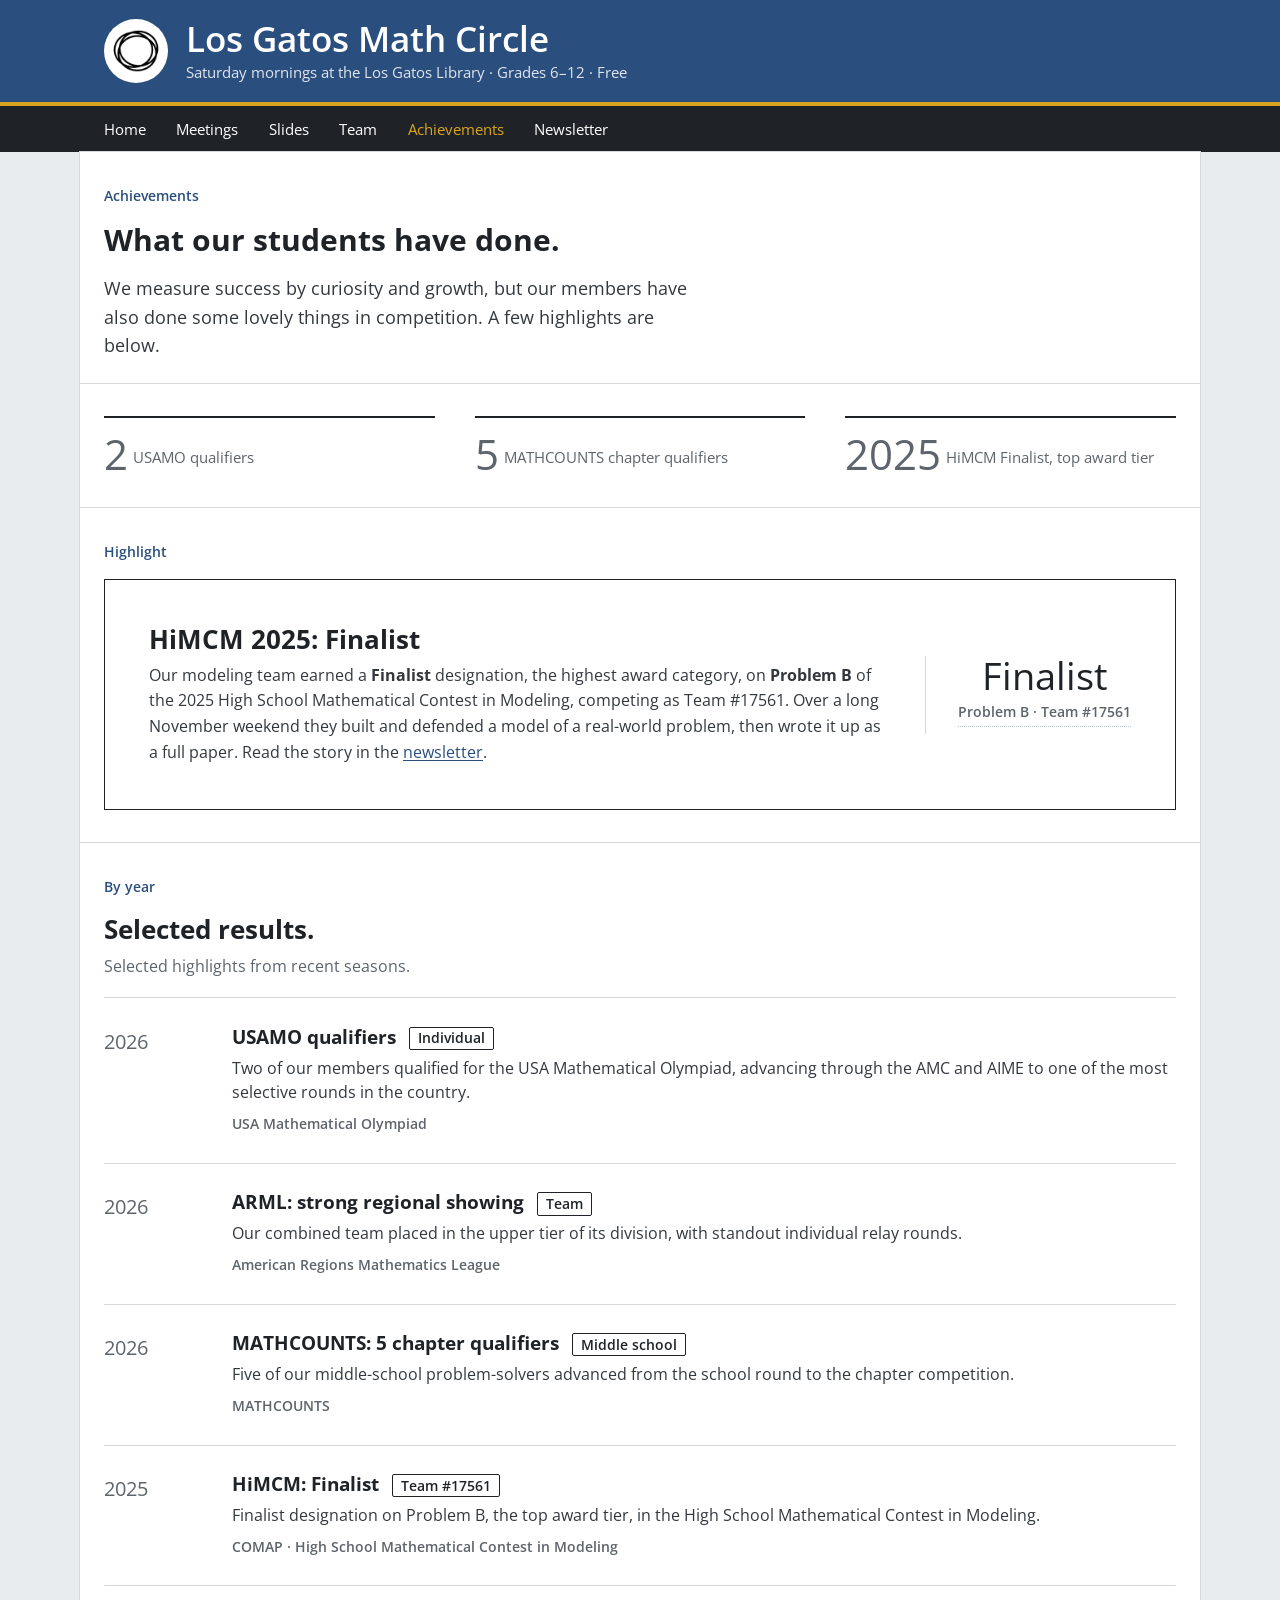
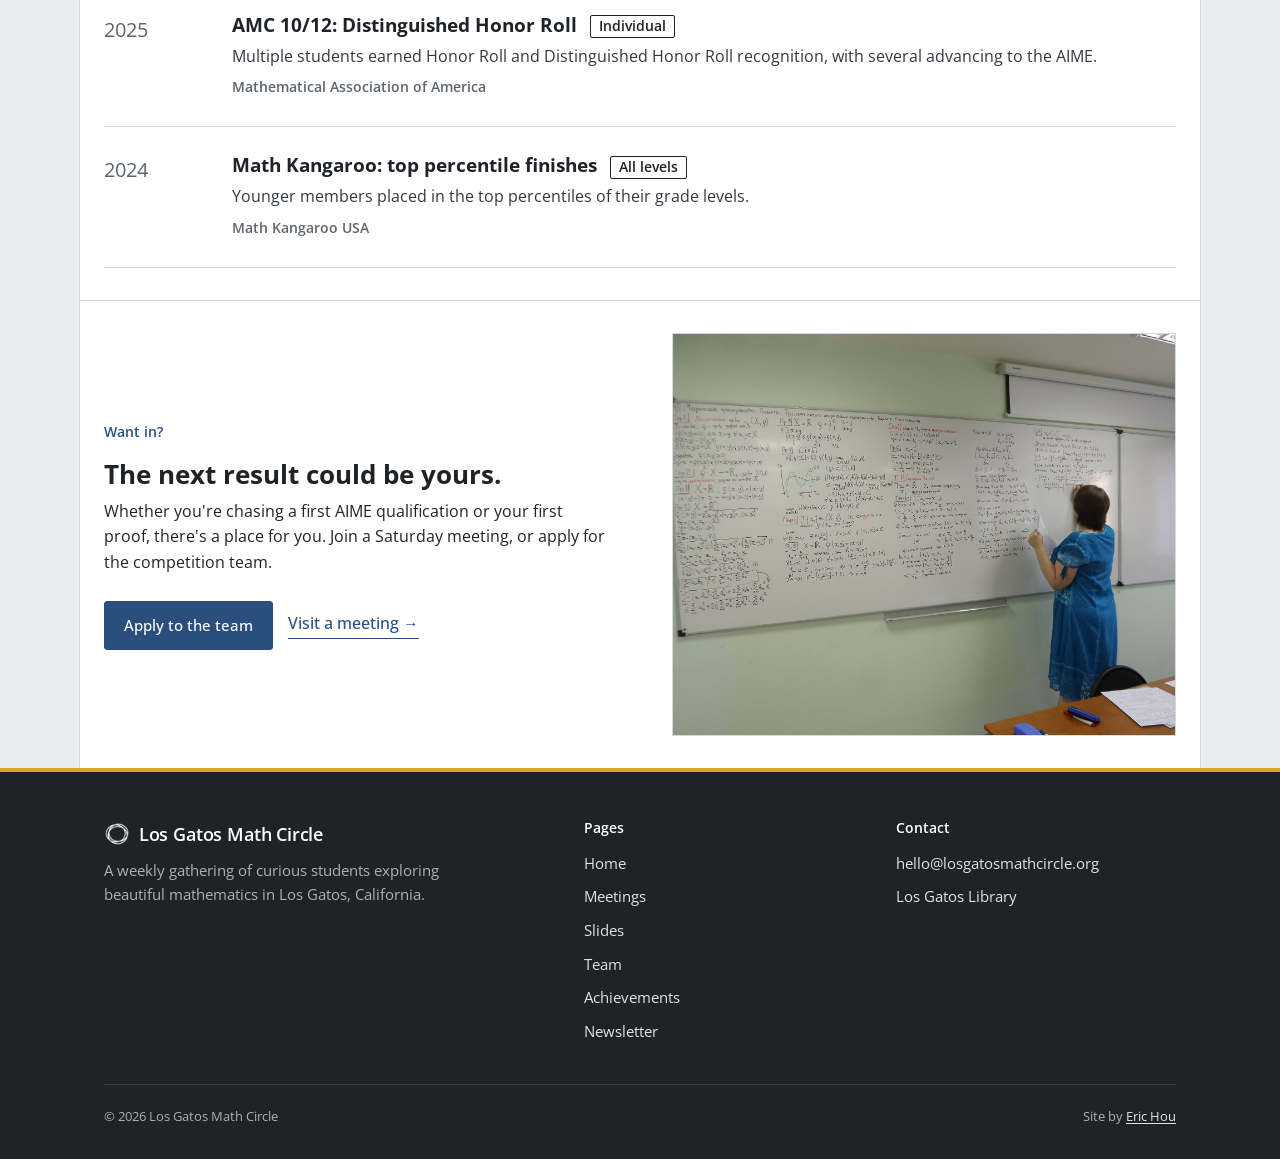
==== achievements.html @ a993e8c0 "Restyle site like other math circle sites: navy masthead, nav bar, titled boxes with sidebar, Open S" ====
<!DOCTYPE html>
<html lang="en">
<head>
  <meta charset="UTF-8" />
  <meta name="viewport" content="width=device-width, initial-scale=1.0" />
  <title>Achievements · Los Gatos Math Circle</title>
  <meta name="description" content="Results and milestones from the Los Gatos Math Circle, including a HiMCM Finalist designation and strong showings at the AMC, AIME, and ARML." />
  <link rel="preconnect" href="https://fonts.googleapis.com" />
  <link rel="preconnect" href="https://fonts.gstatic.com" crossorigin />
  <link href="https://fonts.googleapis.com/css2?family=Open+Sans:ital,wght@0,400;0,600;0,700;1,400&display=swap" rel="stylesheet" />
  <link rel="icon" href="images/favicon.png" />
  <link rel="stylesheet" href="css/styles.css" />
</head>
<body>
  <header class="site-header">
    <div class="masthead">
      <div class="container masthead__inner">
        <a class="masthead__brand" href="index.html">
          <img class="masthead__logo" src="images/logo.png" alt="Los Gatos Math Circle logo" width="64" height="64" />
          <span class="masthead__text">
            <span class="masthead__name">Los Gatos Math Circle</span>
            <span class="masthead__sub">Saturday mornings at the Los Gatos Library &middot; Grades 6&ndash;12 &middot; Free</span>
          </span>
        </a>
      </div>
    </div>
    <div class="navbar">
      <div class="container nav">
        <span class="brand navbar__label">Menu</span>
      <nav aria-label="Primary">
        <button class="nav__toggle" aria-label="Toggle menu" aria-expanded="false" aria-controls="menu">
          <span></span><span></span><span></span>
        </button>
        <ul class="nav__links" id="menu">
          <li><a href="index.html">Home</a></li>
          <li><a href="meetings.html">Meetings</a></li>
          <li><a href="presentations.html">Slides</a></li>
          <li><a href="team.html">Team</a></li>
          <li><a href="achievements.html" class="is-active">Achievements</a></li>
          <li><a href="newsletter.html">Newsletter</a></li>
        </ul>
      </nav>
      </div>
    </div>
  </header>

  <main>
    <section class="page-intro">
      <div class="container">
        <span class="eyebrow">Achievements</span>
        <h1>What our students have done.</h1>
        <p>We measure success by curiosity and growth, but our members have also done some
          lovely things in competition. A few highlights are below.</p>
      </div>
    </section>

    <!-- Stats -->
    <section class="section">
      <div class="container">
        <div class="stats">
          <div class="stat"><div class="n">2</div><div class="l">USAMO qualifiers</div></div>
          <div class="stat"><div class="n">5</div><div class="l">MATHCOUNTS chapter qualifiers</div></div>
          <div class="stat"><div class="n">2025</div><div class="l">HiMCM Finalist, top award tier</div></div>
        </div>
      </div>
    </section>

    <!-- HiMCM feature -->
    <section class="section section--hairline">
      <div class="container">
        <span class="eyebrow">Highlight</span>
        <div class="feature-card mt-2">
          <div>
            <h2>HiMCM 2025: Finalist</h2>
            <p>Our modeling team earned a <strong>Finalist</strong> designation, the highest
              award category, on <strong>Problem B</strong> of the 2025 High School Mathematical
              Contest in Modeling, competing as Team #17561. Over a long November weekend they
              built and defended a model of a real-world problem, then wrote it up as a full
              paper. Read the story in the
              <a href="issue.html?slug=himcm-results-2025">newsletter</a>.</p>
          </div>
          <div class="mark">
            <div class="big">Finalist</div>
            <div class="sub">Problem B · Team #17561</div>
          </div>
        </div>
      </div>
    </section>

    <!-- Timeline -->
    <section class="section section--hairline">
      <div class="container">
        <div class="measure" style="margin-bottom:1rem;">
          <span class="eyebrow">By year</span>
          <h2>Selected results.</h2>
          <p class="muted">Selected highlights from recent seasons.</p>
        </div>
        <ul class="achievement-list">
          <li class="achievement achievement--star">
            <div class="year">2026</div>
            <div>
              <h3>USAMO qualifiers <span class="badge">Individual</span></h3>
              <p>Two of our members qualified for the USA Mathematical Olympiad, advancing
                through the AMC and AIME to one of the most selective rounds in the country.</p>
              <div class="where">USA Mathematical Olympiad</div>
            </div>
          </li>
          <li class="achievement">
            <div class="year">2026</div>
            <div>
              <h3>ARML: strong regional showing <span class="badge">Team</span></h3>
              <p>Our combined team placed in the upper tier of its division, with standout
                individual relay rounds.</p>
              <div class="where">American Regions Mathematics League</div>
            </div>
          </li>
          <li class="achievement">
            <div class="year">2026</div>
            <div>
              <h3>MATHCOUNTS: 5 chapter qualifiers <span class="badge">Middle school</span></h3>
              <p>Five of our middle-school problem-solvers advanced from the school round to the
                chapter competition.</p>
              <div class="where">MATHCOUNTS</div>
            </div>
          </li>
          <li class="achievement achievement--star">
            <div class="year">2025</div>
            <div>
              <h3>HiMCM: Finalist <span class="badge">Team #17561</span></h3>
              <p>Finalist designation on Problem B, the top award tier, in the High School
                Mathematical Contest in Modeling.</p>
              <div class="where">COMAP · High School Mathematical Contest in Modeling</div>
            </div>
          </li>
          <li class="achievement">
            <div class="year">2025</div>
            <div>
              <h3>AMC 10/12: Distinguished Honor Roll <span class="badge">Individual</span></h3>
              <p>Multiple students earned Honor Roll and Distinguished Honor Roll recognition,
                with several advancing to the AIME.</p>
              <div class="where">Mathematical Association of America</div>
            </div>
          </li>
          <li class="achievement">
            <div class="year">2024</div>
            <div>
              <h3>Math Kangaroo: top percentile finishes <span class="badge">All levels</span></h3>
              <p>Younger members placed in the top percentiles of their grade levels.</p>
              <div class="where">Math Kangaroo USA</div>
            </div>
          </li>
        </ul>
      </div>
    </section>

    <!-- CTA -->
    <section class="section section--hairline">
      <div class="container split">
        <div>
          <span class="eyebrow">Want in?</span>
          <h2>The next result could be yours.</h2>
          <p>Whether you're chasing a first AIME qualification or your first proof, there's a
            place for you. Join a Saturday meeting, or apply for the competition team.</p>
          <div class="actions mt-3">
            <a class="btn btn--solid" href="team.html#apply">Apply to the team</a>
            <a class="arrow-link" href="meetings.html">Visit a meeting &rarr;</a>
          </div>
        </div>
        <div class="frame split__media">
          <img src="images/writing-math.jpg" alt="A hand writing mathematical formulas on a blackboard." />
        </div>
      </div>
    </section>
  </main>

  <footer class="site-footer">
    <div class="container">
      <div class="footer-grid">
        <div>
          <a class="brand" href="index.html">
            <img class="brand__mark" src="images/logo.png" alt="Los Gatos Math Circle logo" width="26" height="26" />
            <span>Los Gatos Math Circle</span>
          </a>
          <p>A weekly gathering of curious students exploring beautiful mathematics in Los Gatos,
            California.</p>
        </div>
        <div>
          <h4>Pages</h4>
          <ul class="footer-links">
            <li><a href="index.html">Home</a></li>
            <li><a href="meetings.html">Meetings</a></li>
            <li><a href="presentations.html">Slides</a></li>
            <li><a href="team.html">Team</a></li>
            <li><a href="achievements.html">Achievements</a></li>
            <li><a href="newsletter.html">Newsletter</a></li>
          </ul>
        </div>
        <div>
          <h4>Contact</h4>
          <ul class="footer-links">
            <li><a href="mailto:hello@losgatosmathcircle.org">hello@losgatosmathcircle.org</a></li>
            <li><a href="meetings.html">Los Gatos Library</a></li>
          </ul>
        </div>
      </div>
      <div class="footer-bottom">
        <span>© <span data-year>2026</span> Los Gatos Math Circle</span>
        <span>Site by <a href="https://www.ehou.me">Eric Hou</a></span>
      </div>
    </div>
  </footer>

  <script src="js/issues.js"></script>
  <script src="js/main.js"></script>
</body>
</html>
---- css/styles.css ----
/* ==========================================================================
   Los Gatos Math Circle
   A quiet, editorial, minimal theme. Warm paper, ink type, hairline rules,
   a serif for headings. No gradients, no heavy shadows.
   ========================================================================== */

:root {
  --paper: #faf8f4;     /* warm near-white page background */
  --bg: #ffffff;        /* cards / panels */
  --ink: #1b1915;       /* warm near-black text */
  --ink-soft: #43403a;  /* secondary text */
  --muted: #79756c;     /* captions, meta */
  --line: #e6e1d7;      /* hairline borders */
  --line-strong: #d8d2c5;
  --accent: #5b5346;    /* restrained warm taupe for small touches */

  --maxw: 1100px;
  --measure: 40rem;     /* comfortable reading width */

  --serif: "Open Sans", Arial, "Times New Roman", serif;
  --sans: system-ui, -apple-system, "Segoe UI", Roboto, Helvetica, Arial, sans-serif;
}

/* ----- Base ----- */
*,
*::before,
*::after { box-sizing: border-box; }

html { -webkit-text-size-adjust: 100%; scroll-behavior: smooth; }

body {
  margin: 0;
  background: var(--paper);
  color: var(--ink);
  font-family: var(--sans);
  font-size: 17px;
  line-height: 1.7;
  -webkit-font-smoothing: antialiased;
  text-rendering: optimizeLegibility;
  overflow-wrap: break-word;
}

img { max-width: 100%; display: block; }

h1, h2, h3, h4 {
  font-family: var(--serif);
  font-weight: 600;
  line-height: 1.15;
  color: var(--ink);
  margin: 0 0 0.6rem;
  letter-spacing: -0.01em;
}

h1 { font-size: clamp(2.1rem, 5vw, 3.3rem); font-weight: 500; }
h2 { font-size: clamp(1.6rem, 3.4vw, 2.2rem); }
h3 { font-size: 1.2rem; }

p { margin: 0 0 1.1rem; }

a { color: var(--ink); text-decoration: underline; text-underline-offset: 3px;
    text-decoration-color: var(--line-strong); transition: text-decoration-color .15s ease, color .15s ease; }
a:hover { text-decoration-color: var(--ink); }

/* ----- Layout ----- */
.container { width: 100%; max-width: var(--maxw); margin-inline: auto; padding-inline: 1.5rem; }

.section { padding-block: clamp(3.5rem, 8vw, 6.5rem); }
.section--hairline { border-top: 1px solid var(--line); }

.measure { max-width: var(--measure); }

.eyebrow {
  font-family: var(--sans);
  font-size: 0.74rem;
  font-weight: 600;
  letter-spacing: 0.18em;
  text-transform: uppercase;
  color: var(--muted);
  margin: 0 0 1rem;
  display: block;
}

.lede { font-size: 1.18rem; line-height: 1.6; color: var(--ink-soft); }
.muted { color: var(--muted); }

/* ----- Buttons / links ----- */
.btn {
  display: inline-flex;
  align-items: center;
  gap: 0.5rem;
  font-family: var(--sans);
  font-size: 0.95rem;
  font-weight: 500;
  text-decoration: none;
  padding: 0.7rem 1.2rem;
  border: 1px solid var(--ink);
  border-radius: 2px;
  cursor: pointer;
  background: transparent;
  color: var(--ink);
  transition: background .15s ease, color .15s ease, border-color .15s ease;
}

.btn--solid { background: var(--ink); color: var(--paper); }
.btn--solid:hover { background: #000; color: #fff; }
.btn--outline:hover { background: var(--ink); color: var(--paper); }
.btn--light { border-color: rgba(255,255,255,0.6); color: #fff; }
.btn--light:hover { background: #fff; color: var(--ink); border-color: #fff; }

.arrow-link {
  display: inline-flex;
  align-items: center;
  gap: 0.4rem;
  font-family: var(--sans);
  font-weight: 500;
  text-decoration: none;
  border-bottom: 1px solid var(--ink);
  padding-bottom: 1px;
}
.arrow-link:hover { color: var(--accent); border-color: var(--accent); }

.actions { display: flex; flex-wrap: wrap; gap: 0.9rem; align-items: center; }

/* ----- Header / nav ----- */
.site-header {
  position: sticky;
  top: 0;
  z-index: 40;
  background: rgba(250, 248, 244, 0.92);
  backdrop-filter: blur(8px);
  border-bottom: 1px solid var(--line);
}

.nav { display: flex; align-items: center; justify-content: space-between; height: 68px; gap: 1rem; }

.brand {
  font-family: var(--serif);
  font-size: 1.1rem;
  font-weight: 600;
  letter-spacing: -0.01em;
  text-decoration: none;
  color: var(--ink);
  display: flex;
  align-items: center;
  gap: 0.55rem;
  flex: none;
  min-width: 0;
}
.brand span { white-space: nowrap; }
.brand__mark { width: 26px; height: 26px; flex: none; display: block; object-fit: contain; transition: opacity .15s ease; }
.brand:hover { color: var(--ink); }
.brand:hover .brand__mark { opacity: 0.7; }

.nav__links { display: flex; align-items: center; gap: 1.4rem; list-style: none; margin: 0; padding: 0; }
.nav__links a {
  font-family: var(--sans);
  font-size: 0.95rem;
  text-decoration: none;
  color: var(--ink-soft);
  padding-bottom: 3px;
  border-bottom: 1px solid transparent;
}
.nav__links a:hover { color: var(--ink); }
.nav__links a.is-active { color: var(--ink); border-color: var(--ink); }

.nav__toggle {
  display: none;
  width: 42px; height: 42px;
  border: 1px solid var(--line-strong);
  border-radius: 3px;
  background: transparent;
  cursor: pointer;
  flex-direction: column; gap: 5px; align-items: center; justify-content: center;
}
.nav__toggle span { display: block; width: 19px; height: 1.5px; background: var(--ink); }

/* ----- Hero ----- */
.hero { padding-block: clamp(3rem, 7vw, 5.5rem); }
.hero__grid {
  display: grid;
  grid-template-columns: 1fr 1.4fr;
  gap: clamp(2rem, 5vw, 4rem);
  align-items: center;
}
.hero h1 { margin-bottom: 1.2rem; }
.hero .lede { max-width: 32rem; }
.hero__media {
  position: relative;
  aspect-ratio: 5 / 4;
  overflow: hidden;
  border: 1px solid var(--line);
}
.hero__media img { width: 100%; height: 100%; object-fit: cover; }
.hero__actions { margin-top: 1.8rem; }

/* ----- Generic media frame ----- */
.frame { border: 1px solid var(--line); overflow: hidden; background: var(--bg); }
.frame img { width: 100%; height: 100%; object-fit: cover; }

/* ----- Two-column feature ----- */
.split {
  display: grid;
  grid-template-columns: 1fr 1fr;
  gap: clamp(2rem, 5vw, 4rem);
  align-items: center;
}
.split--media-first .split__media { order: -1; }
.split--media-wide { grid-template-columns: 0.82fr 1.18fr; }
.split__media { aspect-ratio: 5 / 4; }

/* ----- Columns (simple, no chips) ----- */
.cols { display: grid; grid-template-columns: repeat(3, 1fr); gap: clamp(1.5rem, 4vw, 3rem); }
.col__n {
  font-family: var(--serif);
  font-style: italic;
  color: var(--muted);
  font-size: 1.1rem;
  margin-bottom: 0.5rem;
}
.col h3 { margin-bottom: 0.4rem; }
.col p { color: var(--ink-soft); margin-bottom: 0; font-size: 0.98rem; }
.col + .col { /* hairline divider on wide screens handled by gap */ }

/* ----- Newsletter signup ----- */
.signup {
  border: 1px solid var(--line-strong);
  background: var(--bg);
  padding: clamp(1.75rem, 4vw, 2.75rem);
}
.signup__grid { display: grid; grid-template-columns: 1fr 1fr; gap: clamp(1.5rem, 4vw, 3rem); align-items: center; }
.signup h2 { margin-bottom: 0.5rem; }
.signup p { color: var(--ink-soft); margin-bottom: 0; }
.signup form { display: flex; gap: 0.6rem; flex-wrap: wrap; align-items: flex-end; }
.signup form label { flex: 1 1 100%; margin-bottom: 0; }
.signup input[type="email"] {
  flex: 1 1 14rem;
  min-width: 0;
  font-family: var(--sans);
  font-size: 1rem;
  padding: 0.7rem 0.9rem;
  border: 1px solid var(--line-strong);
  border-radius: 2px;
  background: var(--paper);
  color: var(--ink);
}
.signup form .btn { flex: 0 0 auto; }
.signup input[type="email"]:focus { outline: 2px solid var(--ink); outline-offset: 1px; }
.signup .note { font-size: 0.82rem; color: var(--muted); margin: 0.7rem 0 0; }
.signup__ok { font-size: 0.95rem; color: var(--ink); margin: 0.7rem 0 0; display: none; }
.signup.is-done .signup__ok { display: block; }

/* ----- Facts list (meetings) ----- */
.facts { list-style: none; margin: 0; padding: 0; }
.facts li { display: grid; grid-template-columns: 9rem 1fr; gap: 1rem; padding: 0.9rem 0; border-top: 1px solid var(--line); }
.facts li:last-child { border-bottom: 1px solid var(--line); }
.facts .k { font-size: 0.78rem; letter-spacing: 0.12em; text-transform: uppercase; color: var(--muted); padding-top: 0.15rem; }
.facts .v { color: var(--ink); }
.facts .v strong { font-weight: 600; }

/* ----- Map ----- */
.map { border: 1px solid var(--line); overflow: hidden; }
.map iframe { width: 100%; height: 380px; border: 0; display: block; filter: grayscale(0.2); }
.map.split__media { aspect-ratio: 4 / 3; }
.map.split__media iframe { height: 100%; }

/* ----- Schedule ----- */
.table-scroll { width: 100%; overflow-x: auto; -webkit-overflow-scrolling: touch; }
.schedule { width: 100%; border-collapse: collapse; }
.schedule th, .schedule td { text-align: left; padding: 0.85rem 0.5rem; border-bottom: 1px solid var(--line); font-size: 0.97rem; vertical-align: top; }
.schedule thead th { font-family: var(--sans); font-size: 0.74rem; letter-spacing: 0.12em; text-transform: uppercase; color: var(--muted); font-weight: 600; }
.schedule td:first-child { white-space: nowrap; color: var(--muted); width: 9rem; }
.schedule .a { font-weight: 600; }

/* ----- Levels ----- */
.levels { display: grid; grid-template-columns: repeat(3, 1fr); gap: clamp(1.5rem, 4vw, 2.5rem); }
.level { border-top: 2px solid var(--ink); padding-top: 1rem; }
.level .grade { font-size: 0.78rem; letter-spacing: 0.12em; text-transform: uppercase; color: var(--muted); }
.level h3 { margin: 0.3rem 0 0.4rem; }
.level p { color: var(--ink-soft); font-size: 0.96rem; margin: 0; }

/* ----- Issues (newsletter archive) ----- */
.issue-grid { display: grid; grid-template-columns: repeat(3, 1fr); gap: clamp(1.75rem, 4vw, 2.75rem); }
.issue { display: flex; flex-direction: column; }
.issue__media { aspect-ratio: 3 / 2; overflow: hidden; border: 1px solid var(--line); margin-bottom: 1rem; }
.issue__media img { width: 100%; height: 100%; object-fit: cover; transition: transform .4s ease; }
.issue:hover .issue__media img { transform: scale(1.03); }
.issue__meta { font-size: 0.78rem; letter-spacing: 0.06em; text-transform: uppercase; color: var(--muted); margin-bottom: 0.4rem; }
.issue__stats { margin-bottom: 0.5rem; }
.issue h3 { font-size: 1.3rem; margin-bottom: 0.5rem; line-height: 1.25; }
.issue h3 a { text-decoration: none; }
.issue h3 a:hover { text-decoration: underline; text-underline-offset: 3px; }
.issue p { color: var(--ink-soft); font-size: 0.97rem; margin-bottom: 0.9rem; }
.issue .arrow-link { margin-top: auto; font-size: 0.92rem; }

/* ----- View / like stats ----- */
.issue-stats { display: inline-flex; align-items: center; gap: 1rem; }
.stat { display: inline-flex; align-items: center; gap: 0.32rem; color: var(--muted); font-size: 0.82rem; font-variant-numeric: tabular-nums; letter-spacing: 0; text-transform: none; }
.stat-ic { width: 1em; height: 1em; flex: none; display: block; }
.stat--like { background: none; border: 0; padding: 0; margin: 0; cursor: pointer; font: inherit; color: var(--muted); transition: color .15s ease; }
.stat--like:hover { color: #d23b53; }
.stat.is-liked, .stat--like.is-liked { color: #d23b53; --heart-fill: currentColor; }

/* ----- Page intro (interior pages) ----- */
.page-intro { padding-block: clamp(3rem, 7vw, 5rem); border-bottom: 1px solid var(--line); }
.page-intro h1 { margin-bottom: 1rem; }
.page-intro p { color: var(--ink-soft); max-width: 38rem; margin: 0; font-size: 1.1rem; }

/* ----- Article (single issue) ----- */
.issue-header { padding-block: clamp(2.5rem, 6vw, 4rem) clamp(1.5rem, 3vw, 2rem); }
.issue-header .container { max-width: var(--measure); }
.issue-header .kicker { font-size: 0.78rem; letter-spacing: 0.12em; text-transform: uppercase; color: var(--muted); margin-bottom: 0.8rem; }
.issue-header h1 { font-size: clamp(1.9rem, 4.5vw, 2.9rem); }
.issue-header .byline { color: var(--muted); font-size: 0.92rem; margin-top: 0.6rem; }

.issue-cover { max-width: var(--maxw); margin: 0 auto; padding-inline: 1.5rem; }
.issue-cover .frame { aspect-ratio: 16 / 7; }

.article { max-width: var(--measure); margin-inline: auto; padding-block: clamp(2rem, 5vw, 3rem); font-size: 1.08rem; color: var(--ink-soft); }
.article h2 { margin-top: 2.4rem; font-size: 1.55rem; color: var(--ink); }
.article h3 { margin-top: 1.8rem; font-size: 1.2rem; color: var(--ink); }
.article p { margin-bottom: 1.2rem; }
.article ul, .article ol { margin: 0 0 1.2rem; padding-left: 1.2rem; }
.article li { margin-bottom: 0.4rem; }
.article a { color: var(--ink); }
.article strong { color: var(--ink); }
.article blockquote {
  margin: 1.6rem 0;
  padding: 0.2rem 0 0.2rem 1.3rem;
  border-left: 2px solid var(--ink);
  font-family: var(--serif);
  font-style: italic;
  font-size: 1.15rem;
  color: var(--ink);
}
.article hr { border: 0; border-top: 1px solid var(--line); margin: 2.5rem 0; }

/* Note (callout, no emoji) */
.note {
  border-top: 1px solid var(--ink);
  border-bottom: 1px solid var(--ink);
  padding: 1.1rem 0;
  margin: 1.8rem 0;
  font-size: 1rem;
  color: var(--ink);
}
.note .label { font-size: 0.74rem; letter-spacing: 0.14em; text-transform: uppercase; color: var(--muted); display: block; margin-bottom: 0.35rem; }

/* Display math spacing */
/* Display math spacing, and keep long equations from breaking the layout */
mjx-container[display="true"] { margin: 1.4rem 0 !important; max-width: 100%; overflow-x: auto; overflow-y: hidden; }
mjx-container { max-width: 100%; }

.issue-nav { max-width: var(--measure); margin: 0 auto; padding: 1.5rem 1.5rem 0; display: flex; justify-content: space-between; gap: 1rem; border-top: 1px solid var(--line); }
.issue-nav a { font-size: 0.92rem; max-width: 48%; }

.back-link { display: inline-block; font-family: var(--sans); font-size: 0.9rem; margin-bottom: 1.2rem; text-decoration: none; color: var(--muted); }
.back-link:hover { color: var(--ink); }

/* ----- Footer ----- */
.site-footer { border-top: 1px solid var(--line); padding-block: 3rem 2rem; margin-top: 2rem; }
.footer-grid { display: grid; grid-template-columns: 1.6fr 1fr 1fr; gap: 2rem; }
.site-footer .brand { margin-bottom: 0.6rem; }
.site-footer p { color: var(--muted); font-size: 0.95rem; max-width: 24rem; }
.site-footer h4 { font-family: var(--sans); font-size: 0.74rem; letter-spacing: 0.14em; text-transform: uppercase; color: var(--muted); font-weight: 600; margin: 0 0 0.9rem; }
.footer-links { list-style: none; margin: 0; padding: 0; display: grid; gap: 0.5rem; }
.footer-links a { font-size: 0.95rem; text-decoration: none; color: var(--ink-soft); }
.footer-links a:hover { color: var(--ink); }
.footer-bottom { margin-top: 2.5rem; padding-top: 1.3rem; border-top: 1px solid var(--line); display: flex; justify-content: space-between; gap: 1rem; flex-wrap: wrap; font-size: 0.82rem; color: var(--muted); }

/* ----- Utilities ----- */
.mt-2 { margin-top: 1rem; }
.mt-3 { margin-top: 1.6rem; }
.mb-0 { margin-bottom: 0; }

/* ----- Responsive ----- */
@media (max-width: 880px) {
  .hero__grid { grid-template-columns: 1fr; }
  .hero__media { order: -1; aspect-ratio: 16 / 10; }
  .split { grid-template-columns: 1fr; }
  .split--media-first .split__media { order: -1; }
  .signup__grid { grid-template-columns: 1fr; }
  .cols { grid-template-columns: 1fr; gap: 1.5rem; }
  .levels { grid-template-columns: 1fr; }
  .issue-grid { grid-template-columns: 1fr 1fr; }
  .footer-grid { grid-template-columns: 1fr 1fr; }
}

@media (max-width: 620px) {
  .issue-grid { grid-template-columns: 1fr; }
  .footer-grid { grid-template-columns: 1fr; }
  .facts li { grid-template-columns: 1fr; gap: 0.2rem; }
}

@media (prefers-reduced-motion: reduce) {
  * { scroll-behavior: auto !important; transition: none !important; }
}

/* ==========================================================================
   Achievements
   ========================================================================== */
.stats { display: grid; grid-template-columns: repeat(3, 1fr); gap: clamp(1.5rem, 4vw, 2.5rem); }
.stat { border-top: 2px solid var(--ink); padding-top: 1rem; }
.stat .n { font-family: var(--serif); font-size: 2.6rem; line-height: 1; }
.stat .l { color: var(--muted); font-size: 0.92rem; margin-top: 0.4rem; }

.achievement-list { list-style: none; margin: 0; padding: 0; }
.achievement { display: grid; grid-template-columns: 6.5rem 1fr; gap: 1.5rem; padding: 1.7rem 0; border-top: 1px solid var(--line); }
.achievement:last-child { border-bottom: 1px solid var(--line); }
.achievement .year { font-family: var(--serif); font-size: 1.25rem; color: var(--muted); }
.achievement h3 { margin: 0 0 0.35rem; font-size: 1.2rem; }
.achievement p { margin: 0; color: var(--ink-soft); font-size: 0.97rem; }
.achievement .where { font-size: 0.76rem; letter-spacing: 0.1em; text-transform: uppercase; color: var(--muted); margin-top: 0.5rem; }

.badge {
  display: inline-block; font-family: var(--sans);
  font-size: 0.68rem; letter-spacing: 0.12em; text-transform: uppercase;
  border: 1px solid var(--ink); padding: 0.16rem 0.5rem; border-radius: 2px;
  margin-left: 0.5rem; vertical-align: middle; color: var(--ink);
}

/* Highlighted feature card (e.g., HiMCM) */
.feature-card {
  border: 1px solid var(--ink);
  padding: clamp(1.75rem, 4vw, 2.75rem);
  display: grid; grid-template-columns: 1fr auto; gap: 2rem; align-items: center;
}
.feature-card h2 { margin-bottom: 0.5rem; }
.feature-card p { margin-bottom: 0; color: var(--ink-soft); }
.feature-card .mark { text-align: center; border-left: 1px solid var(--line); padding-left: 2rem; }
.feature-card .mark .big { font-family: var(--serif); font-size: 2.4rem; line-height: 1; }
.feature-card .mark .sub { font-size: 0.78rem; letter-spacing: 0.1em; text-transform: uppercase; color: var(--muted); margin-top: 0.4rem; }

/* ==========================================================================
   Team roster: member cards with photo + LinkedIn
   ========================================================================== */
.team-grid { display: grid; grid-template-columns: repeat(3, 1fr); gap: 1.75rem; }
.team-grid--leads { margin-top: 1.75rem; }

.person {
  display: flex; flex-direction: column;
  border: 1px solid var(--line);
  background: var(--bg);
  transition: border-color .2s ease, transform .2s ease;
}
.person:hover { border-color: var(--line-strong); transform: translateY(-3px); }

.person__photo {
  position: relative;
  aspect-ratio: 1 / 1;
  width: 100%;
  flex: none;
  overflow: hidden;
  background: #f0ece3;
  border-bottom: 1px solid var(--line);
}
.person__photo img {
  position: absolute;
  inset: 0;
  width: 100%;
  height: 100%;
  object-fit: cover;
  object-position: center;
  display: block;
}

.person__role {
  position: absolute; top: 0.85rem; left: 0.85rem;
  font-family: var(--sans); font-size: 0.64rem; font-weight: 600;
  letter-spacing: 0.12em; text-transform: uppercase;
  color: var(--paper); background: var(--ink);
  padding: 0.26rem 0.55rem; border-radius: 2px;
}
.person--lead .person__role { color: var(--ink); background: var(--paper); border: 1px solid var(--line-strong); }

.person__body { padding: 1.05rem 1.15rem 1.2rem; display: flex; flex-direction: column; gap: 0.15rem; flex: 1; }
.person__name { font-family: var(--serif); font-size: 1.2rem; font-weight: 600; margin: 0; line-height: 1.2; }
.person__meta { font-size: 0.86rem; color: var(--muted); margin: 0; }
.person__links { margin-top: 0.7rem; }
.person__linkedin {
  display: inline-flex; align-items: center; gap: 0.4rem;
  font-family: var(--sans); font-size: 0.85rem; font-weight: 500;
  text-decoration: none; color: var(--ink-soft);
  border: 1px solid var(--line-strong); border-radius: 2px;
  padding: 0.32rem 0.6rem;
  transition: border-color .15s ease, color .15s ease, background .15s ease;
}
.person__linkedin:hover { color: var(--ink); border-color: var(--ink); background: var(--paper); }
.person__linkedin svg { width: 15px; height: 15px; flex: none; }

/* ==========================================================================
   Forms (apply, generic confirm-in-place)
   ========================================================================== */
.form { border: 1px solid var(--line-strong); background: var(--bg); padding: clamp(1.5rem, 4vw, 2.5rem); }
.form__head { margin-bottom: 1.4rem; padding-bottom: 1.1rem; border-bottom: 1px solid var(--line); }
.form__head h3 { margin: 0 0 0.2rem; font-size: 1.4rem; }
.form__head p { margin: 0; color: var(--muted); font-size: 0.92rem; }
.form .row { display: grid; grid-template-columns: 1fr 1fr; gap: 1rem 1.2rem; }
.field { display: flex; flex-direction: column; margin-bottom: 1.1rem; }
.field label { font-size: 0.74rem; letter-spacing: 0.1em; text-transform: uppercase; color: var(--muted); margin-bottom: 0.4rem; }
.field .req { color: var(--ink); }
.field input, .field select, .field textarea {
  font-family: var(--sans); font-size: 1rem; padding: 0.72rem 0.85rem;
  border: 1px solid var(--line-strong); border-radius: 2px;
  background: var(--paper); color: var(--ink); width: 100%;
}
.field textarea { resize: vertical; min-height: 6.5rem; }
.field input:focus, .field select:focus, .field textarea:focus { outline: 2px solid var(--ink); outline-offset: 1px; }
.form__actions { display: flex; align-items: center; gap: 1rem; flex-wrap: wrap; margin-top: 0.4rem; }
.form__actions .btn { width: auto; }
.form__note { margin: 0; color: var(--muted); font-size: 0.86rem; }
.form__ok { display: none; }
.form.is-done .form__ok { display: block; }
.form.is-done .form__fields { display: none; }

/* ==========================================================================
   Problem set
   ========================================================================== */
.ruleset { list-style: none; margin: 0; padding: 0; }
.ruleset li { display: grid; grid-template-columns: 1.8rem 1fr; gap: 0.6rem; padding: 0.5rem 0; color: var(--ink-soft); }
.ruleset .num { font-family: var(--serif); color: var(--muted); }

.problem { padding: 1.9rem 0; border-top: 1px solid var(--line); }
.problem:last-child { border-bottom: 1px solid var(--line); }
.problem__head { display: flex; align-items: baseline; gap: 0.9rem; margin-bottom: 0.7rem; flex-wrap: wrap; }
.problem__n { font-family: var(--serif); font-size: 1.4rem; line-height: 1; }
.problem__topic { font-family: var(--sans); font-size: 0.7rem; letter-spacing: 0.12em; text-transform: uppercase; color: var(--muted); border: 1px solid var(--line-strong); padding: 0.14rem 0.5rem; border-radius: 2px; }
.problem__star { font-size: 0.72rem; letter-spacing: 0.08em; text-transform: uppercase; color: var(--muted); margin-left: auto; }
.problem p { margin: 0 0 0.7rem; color: var(--ink); }
.problem .hint { color: var(--muted); font-size: 0.92rem; margin-bottom: 0; }

/* ==========================================================================
   Apply section
   ========================================================================== */
.apply-steps { display: grid; grid-template-columns: repeat(3, 1fr); gap: 1.25rem; margin-top: 2rem; }
.apply-step { border-top: 2px solid var(--ink); padding-top: 1rem; }
.apply-step .s { font-family: var(--serif); font-size: 1.4rem; line-height: 1; color: var(--muted); }
.apply-step h3 { margin: 0.4rem 0 0.3rem; font-size: 1.05rem; }
.apply-step p { margin: 0; color: var(--ink-soft); font-size: 0.93rem; }
.apply-form { max-width: 720px; margin: 2.5rem auto 0; }

/* Wide image band */
.frame--wide { aspect-ratio: 16 / 6; }
.media-cap { margin: 0.75rem 0 0; font-size: 0.85rem; color: var(--muted); }
@media (max-width: 720px) { .frame--wide { aspect-ratio: 4 / 3; } }

@media (max-width: 860px) {
  /* Collapse nav to a slide-down menu before the 5 links crowd the brand */
  .nav__links {
    position: fixed; inset: 68px 0 auto 0;
    flex-direction: column; align-items: stretch; gap: 0.2rem;
    background: var(--paper); border-bottom: 1px solid var(--line);
    padding: 0.5rem 1.5rem 1.2rem;
    transform: translateY(-130%); transition: transform .25s ease;
    box-shadow: 0 16px 30px -22px rgba(27, 25, 21, 0.5);
  }
  .nav__links.is-open { transform: translateY(0); }
  .nav__links a { padding: 0.7rem 0; border-bottom: 1px solid var(--line); }
  .nav__toggle { display: flex; }
  .team-grid { grid-template-columns: repeat(2, 1fr); }
}

@media (max-width: 720px) {
  .stats { grid-template-columns: 1fr; }
  .achievement { grid-template-columns: 1fr; gap: 0.3rem; }
  .feature-card { grid-template-columns: 1fr; }
  .feature-card .mark { border-left: 0; border-top: 1px solid var(--line); padding-left: 0; padding-top: 1.5rem; text-align: left; }
  .team-grid { grid-template-columns: repeat(2, 1fr); }
  .apply-steps { grid-template-columns: 1fr; }
  .form .row { grid-template-columns: 1fr; }
}

@media (max-width: 460px) {
  .container { padding-inline: 1.15rem; }
  .team-grid { grid-template-columns: 1fr; }
  .schedule th, .schedule td { padding: 0.6rem 0.4rem; font-size: 0.9rem; }
  .schedule td:first-child { width: auto; }
  .signup, .form { padding: 1.25rem; }
  .actions .btn { width: 100%; justify-content: center; }
  .form__actions .btn { width: 100%; }
}

/* ==========================================================================
   Presentations schedule
   ========================================================================== */
.year-block { margin-bottom: 3.5rem; }
.year-head { display: flex; align-items: baseline; justify-content: space-between; gap: 1rem; flex-wrap: wrap; padding-bottom: 0.8rem; border-bottom: 2px solid var(--ink); margin-bottom: 0.5rem; }
.year-head h2 { margin: 0; }
.year-head .yr-meta { font-size: 0.85rem; color: var(--muted); }

.sched-row { display: grid; grid-template-columns: 3rem 9.5rem 1fr auto; gap: 1rem; align-items: baseline; padding: 0.85rem 0; border-bottom: 1px solid var(--line); }
.sched-row .sr-n { font-family: var(--serif); color: var(--muted); font-size: 1rem; }
.sched-row .sr-date { font-size: 0.86rem; color: var(--muted); white-space: nowrap; }
.sched-row .sr-title { color: var(--ink); }
.sched-row .sr-title .sr-topic { display: block; font-size: 0.78rem; letter-spacing: 0.08em; text-transform: uppercase; color: var(--muted); margin-top: 0.15rem; }
.sched-row .sr-link { font-family: var(--sans); font-weight: 500; font-size: 0.9rem; text-decoration: none; border-bottom: 1px solid var(--ink); padding-bottom: 1px; white-space: nowrap; }
.sched-row .sr-link:hover { color: var(--accent); border-color: var(--accent); }

.sched-row--break { grid-template-columns: 3rem 9.5rem 1fr; background: var(--bg); }
.sched-row--break .sr-break { font-size: 0.86rem; letter-spacing: 0.04em; text-transform: uppercase; color: var(--muted); font-style: italic; font-family: var(--serif); text-transform: none; }
.sched-row--break .sr-date { color: var(--line-strong); }
.sched-row--cancelled .sr-date { text-decoration: line-through; }
.sched-row--cancelled .sr-break { color: var(--accent); font-style: normal; }

/* ==========================================================================
   Slide deck viewer
   ========================================================================== */
.deck-wrap { max-width: 960px; margin-inline: auto; padding-inline: 1.5rem; }
.deck-top { display: flex; align-items: center; justify-content: space-between; gap: 1rem; padding: 1.2rem 0; flex-wrap: wrap; }
.deck-top .back-link { margin: 0; }
.deck-meta { font-size: 0.85rem; color: var(--muted); }

.stage {
  position: relative;
  border: 1px solid var(--line-strong);
  background: var(--bg);
  aspect-ratio: 16 / 9;
  overflow: hidden;
  box-shadow: 0 24px 50px -30px rgba(27,25,21,0.45);
}
.slide {
  position: absolute; inset: 0;
  display: none;
  flex-direction: column;
  justify-content: center;
  padding: clamp(1.5rem, 5vw, 3.5rem);
  overflow-y: auto;
}
.slide.is-active { display: flex; }
.slide__kicker { font-family: var(--sans); font-size: 0.72rem; letter-spacing: 0.16em; text-transform: uppercase; color: var(--muted); margin-bottom: 0.9rem; }
.slide h2 { font-size: clamp(1.5rem, 4vw, 2.4rem); margin: 0 0 1rem; }
.slide__body { font-size: clamp(1rem, 2.3vw, 1.25rem); color: var(--ink-soft); line-height: 1.6; }
.slide__body p { margin: 0 0 0.8rem; }
.slide__body ul, .slide__body ol { margin: 0 0 0.8rem; padding-left: 1.3rem; }
.slide__body li { margin-bottom: 0.4rem; }
.slide__body strong { color: var(--ink); }
.slide mjx-container[display="true"] { margin: 1rem 0 !important; max-width: 100%; overflow-x: auto; }

/* Image slides */
.slide__cols { display: grid; grid-template-columns: 1.05fr 0.95fr; gap: clamp(1.2rem, 4vw, 2.5rem); align-items: center; width: 100%; }
.slide__media { margin: 0; }
.slide__media img { width: 100%; height: 100%; max-height: 62vh; object-fit: cover; border: 1px solid var(--line); display: block; }
.slide__media figcaption { font-size: 0.82rem; color: var(--muted); margin-top: 0.5rem; }
.slide--photo { align-items: stretch; }
.slide__media--wide { width: 100%; }
.slide__media--wide img { max-height: 64vh; }
@media (max-width: 720px) {
  .slide__cols { grid-template-columns: 1fr; gap: 1rem; }
  .slide__media img { max-height: 38vh; }
}

/* Title slide */
.slide--title { background: var(--ink); color: var(--paper); }
.slide--title .slide__kicker { color: rgba(250,248,244,0.6); }
.slide--title h1 { color: var(--paper); font-size: clamp(1.8rem, 5vw, 3rem); margin: 0 0 1rem; }
.slide--title .st-topic { display: inline-block; font-family: var(--sans); font-size: 0.74rem; letter-spacing: 0.14em; text-transform: uppercase; border: 1px solid rgba(250,248,244,0.4); border-radius: 2px; padding: 0.3rem 0.7rem; color: var(--paper); }
.slide--title .st-date { color: rgba(250,248,244,0.7); margin-top: 1.2rem; font-size: 1rem; }

.deck-controls { display: flex; align-items: center; justify-content: space-between; gap: 1rem; margin-top: 1.1rem; }
.deck-btn {
  font-family: var(--sans); font-size: 0.95rem; font-weight: 500;
  border: 1px solid var(--ink); background: transparent; color: var(--ink);
  border-radius: 2px; padding: 0.6rem 1.1rem; cursor: pointer;
  transition: background .15s ease, color .15s ease;
}
.deck-btn:hover:not(:disabled) { background: var(--ink); color: var(--paper); }
.deck-btn:disabled { opacity: 0.35; cursor: default; }
.deck-dots { display: flex; gap: 0.5rem; flex-wrap: wrap; justify-content: center; }
.deck-dot { width: 9px; height: 9px; border-radius: 50%; border: 1px solid var(--line-strong); background: transparent; cursor: pointer; padding: 0; }
.deck-dot.is-on { background: var(--ink); border-color: var(--ink); }
.deck-count { font-size: 0.88rem; color: var(--muted); min-width: 3.5rem; text-align: center; }

@media (max-width: 600px) {
  .sched-row, .sched-row--break { grid-template-columns: 1fr auto; gap: 0.3rem 0.8rem; }
  .sched-row .sr-n { display: none; }
  .sched-row .sr-date { grid-column: 1; }
  .sched-row .sr-link { grid-column: 2; grid-row: 1 / span 2; align-self: center; }
  .sched-row .sr-title { grid-column: 1; }
  .sched-row--break .sr-break { grid-column: 1; }
  .stage { aspect-ratio: 4 / 5; }
}

@media print {
  .site-header, .site-footer, .back-link, .nav__toggle, .actions, .btn { display: none !important; }
  body, main { background: #fff; }
  .page-intro { padding-top: 0; }
  .problem, .note { break-inside: avoid; page-break-inside: avoid; }
  .section--hairline { border: 0; }
}

/* ==========================================================================
   2026-10 restyle: plain organization-site look (masthead, nav bar,
   titled content boxes, sidebar). Overrides the earlier editorial theme.
   ========================================================================== */
:root {
  --paper: #ffffff;
  --bg: #ffffff;
  --ink: #1f2328;
  --ink-soft: #33383e;
  --muted: #5d646c;
  --line: #d5d9de;
  --line-strong: #b9c0c8;
  --accent: #2a4f7f;
  --navy: #2a4f7f;
  --navy-dark: #1d3a60;
  --gold: #d9a521;
  --sans: "Open Sans", Arial, Helvetica, sans-serif;
  --serif: "Open Sans", Arial, Helvetica, sans-serif;
  --maxw: 1120px;
}
body { background: #e9ecef; font-size: 16px; line-height: 1.6; }
main { background: #fff; max-width: var(--maxw); margin: 0 auto; box-shadow: 0 0 0 1px var(--line); }
h1, h2, h3, h4 { font-family: var(--sans); font-weight: 700; letter-spacing: 0; }
a { color: var(--navy); text-decoration: underline; text-decoration-color: currentColor; text-underline-offset: 2px; }
a:hover { color: var(--navy-dark); }
.eyebrow { letter-spacing: 0.04em; font-size: 0.8rem; color: var(--navy); }

/* Header */
.site-header { position: static; background: none; backdrop-filter: none; border: 0; }
.masthead { background: var(--navy); }
.masthead__inner { max-width: var(--maxw); padding-block: 1.1rem; }
.masthead__brand { display: flex; align-items: center; gap: 1.1rem; color: #fff; text-decoration: none; }
.masthead__brand:hover { color: #fff; }
.masthead__logo { width: 64px; height: 64px; background: #fff; border-radius: 50%; padding: 6px; flex: none; }
.masthead__text { display: flex; flex-direction: column; }
.masthead__name { font-size: clamp(1.5rem, 3.4vw, 2.2rem); font-weight: 600; line-height: 1.15; }
.masthead__sub { font-size: 0.92rem; opacity: 0.85; margin-top: 0.2rem; }
.navbar { background: #1f2328; border-top: 4px solid var(--gold); }
.navbar .nav { max-width: var(--maxw); height: 46px; justify-content: flex-start; }
.navbar .brand { display: none; color: #fff; font-size: 1rem; }
.navbar .nav__links { gap: 0; }
.navbar .nav__links a { display: block; color: #fff; font-size: 0.95rem; padding: 0 0.95rem; line-height: 46px; border: 0; }
.navbar .nav__links li:first-child a { padding-left: 0; }
.navbar .nav__links a:hover { background: rgba(255,255,255,0.12); color: #fff; }
.navbar .nav__links a.is-active { color: var(--gold); }
.navbar .nav__toggle { border-color: rgba(255,255,255,0.4); }
.navbar .nav__toggle span { background: #fff; }

/* Interior page intros keep working inside the white sheet */
.page-intro { border-bottom: 1px solid var(--line); padding-block: 2rem 1.5rem; }
.page-intro h1 { font-size: 1.9rem; }
.section { padding-block: 2rem; }
.section--hairline { border-top: 1px solid var(--line); }
.hero__media, .frame, .issue__media { border-color: var(--line); }
.btn { border-radius: 3px; }
.btn--solid { background: var(--navy); border-color: var(--navy); color: #fff; }
.btn--solid:hover { background: var(--navy-dark); color: #fff; }
.arrow-link { border-color: var(--navy); color: var(--navy); }
.person__role { background: var(--navy); }

/* Home: main column plus sidebar */
.page { padding: 1.5rem 0 2rem; }
.page__grid { display: grid; grid-template-columns: minmax(0, 1fr) 290px; gap: 1.75rem; align-items: start; }
.box { margin-bottom: 1.5rem; }
.bar { background: var(--navy); color: #fff; font-size: 1.15rem; font-weight: 600; margin: 0; padding: 0.45rem 0.8rem; }
.box__body { padding: 0.9rem 0.1rem 0; }
.box__body > p { margin-bottom: 0.9rem; }
.box__photo { width: 100%; aspect-ratio: 16 / 9; object-fit: cover; object-position: center 70%; margin-bottom: 1rem; }
.sub { font-size: 1.05rem; color: var(--navy); margin: 0 0 0.4rem; padding-bottom: 0.2rem; border-bottom: 1px dotted var(--line-strong); }
.small { font-size: 0.88rem; color: var(--muted); }
.more { font-size: 0.95rem; margin: 0.6rem 0 0; }
.sr-only { position: absolute; width: 1px; height: 1px; overflow: hidden; clip: rect(0 0 0 0); }

.info { width: 100%; border-collapse: collapse; font-size: 0.97rem; }
.info th { text-align: left; width: 6.5rem; vertical-align: top; padding: 0.45rem 0.6rem; background: #f2f4f6; border: 1px solid var(--line); font-weight: 600; }
.info td { padding: 0.45rem 0.7rem; border: 1px solid var(--line); }

.box details { border: 1px solid var(--line); margin: 0 0 0.5rem; padding: 0.35rem 0.7rem; background: #f7f8f9; }
.box summary { cursor: pointer; font-weight: 600; color: var(--navy); font-size: 0.95rem; }
.box details p { margin: 0.4rem 0 0.2rem; }

.log { width: 100%; border-collapse: collapse; font-size: 0.96rem; }
.log td { padding: 0.4rem 0.5rem; border-bottom: 1px solid var(--line); vertical-align: top; }
.log tr:nth-child(odd) td { background: #f7f8f9; }
.log__date { white-space: nowrap; color: var(--muted); width: 7.5rem; }
.log__tag { white-space: nowrap; color: var(--muted); font-size: 0.86rem; text-align: right; }

.side { border: 1px solid var(--line); border-top: 3px solid var(--navy); padding: 0.8rem 0.95rem 0.9rem; margin-bottom: 1.25rem; background: #fff; }
.side__h { font-size: 0.98rem; margin: 0 0 0.55rem; color: var(--ink); }
.side__links, .side__news { list-style: none; margin: 0; padding: 0; }
.side__links li, .side__news li { padding: 0.35rem 0; border-bottom: 1px solid #eceef1; font-size: 0.94rem; }
.side__links li:last-child, .side__news li:last-child { border-bottom: 0; }
.side__news .small { display: block; font-size: 0.8rem; }
.side.signup form { display: flex; flex-direction: column; gap: 0.5rem; }
.side.signup input { flex: none; width: 100%; height: auto; font: inherit; padding: 0.45rem 0.6rem; border: 1px solid var(--line-strong); border-radius: 3px; background: #fff; }
.side.signup { padding: 0.8rem 0.95rem 0.9rem; border-color: var(--line); border-top-color: var(--navy); }
.side.signup .btn { flex: none; width: 100%; justify-content: center; padding: 0.5rem; }
.side.signup .signup__ok { display: none; font-size: 0.9rem; margin: 0.5rem 0 0; }
.side.signup.is-done .signup__ok { display: block; }

/* Footer */
.site-footer { background: #1f2328; color: #c9ced4; border: 0; margin-top: 0; border-top: 4px solid var(--gold); }
.site-footer .brand, .site-footer h4 { color: #fff; }
.site-footer p, .footer-bottom { color: #aab1b8; }
.footer-links a, .footer-bottom a { color: #dfe3e7; }
.footer-bottom { border-color: #3a4047; }
.site-footer .brand__mark { filter: invert(1); }

@media (max-width: 900px) {
  .page__grid { grid-template-columns: 1fr; }
}
@media (max-width: 860px) {
  .navbar .nav { justify-content: space-between; }
  .navbar .brand { display: flex; }
  .navbar .nav__links { position: absolute; inset: 46px 0 auto 0; z-index: 50; transform: none; transition: none; display: none; background: #1f2328; padding: 0.3rem 1.5rem 0.8rem; box-shadow: none; border: 0; }
  .navbar .nav__links.is-open { display: flex; }
  .navbar { position: relative; }
  .navbar .nav__links a { padding: 0 !important; border-bottom: 1px solid #3a4047; }
  .masthead__sub { display: none; }
  .masthead__logo { width: 48px; height: 48px; }
}
@media (max-width: 520px) {
  .log__tag { display: none; }
  .log__date { width: auto; }
  .info th { width: 4.8rem; }
}

/* Interior headings: smaller, plain */
h1 { font-size: clamp(1.7rem, 3.6vw, 2.2rem); font-weight: 700; }
h2 { font-size: clamp(1.35rem, 2.6vw, 1.65rem); }
.eyebrow { text-transform: none; letter-spacing: 0; font-size: 0.9rem; font-weight: 600; }
.navbar__label { color: #fff; font-size: 0.95rem; font-weight: 600; }
.facts .k, .issue__meta, .level .grade, .schedule thead th, .field label, .problem__topic, .achievement .where, .site-footer h4, .slide__kicker, .issue-header .kicker, .person__role, .badge, .feature-card .mark .sub, .year-head .yr-meta, .sched-row .sr-title .sr-topic, .note .label {
  text-transform: none; letter-spacing: 0; font-size: 0.88rem; font-weight: 600;
}
.facts .k { color: var(--ink); }
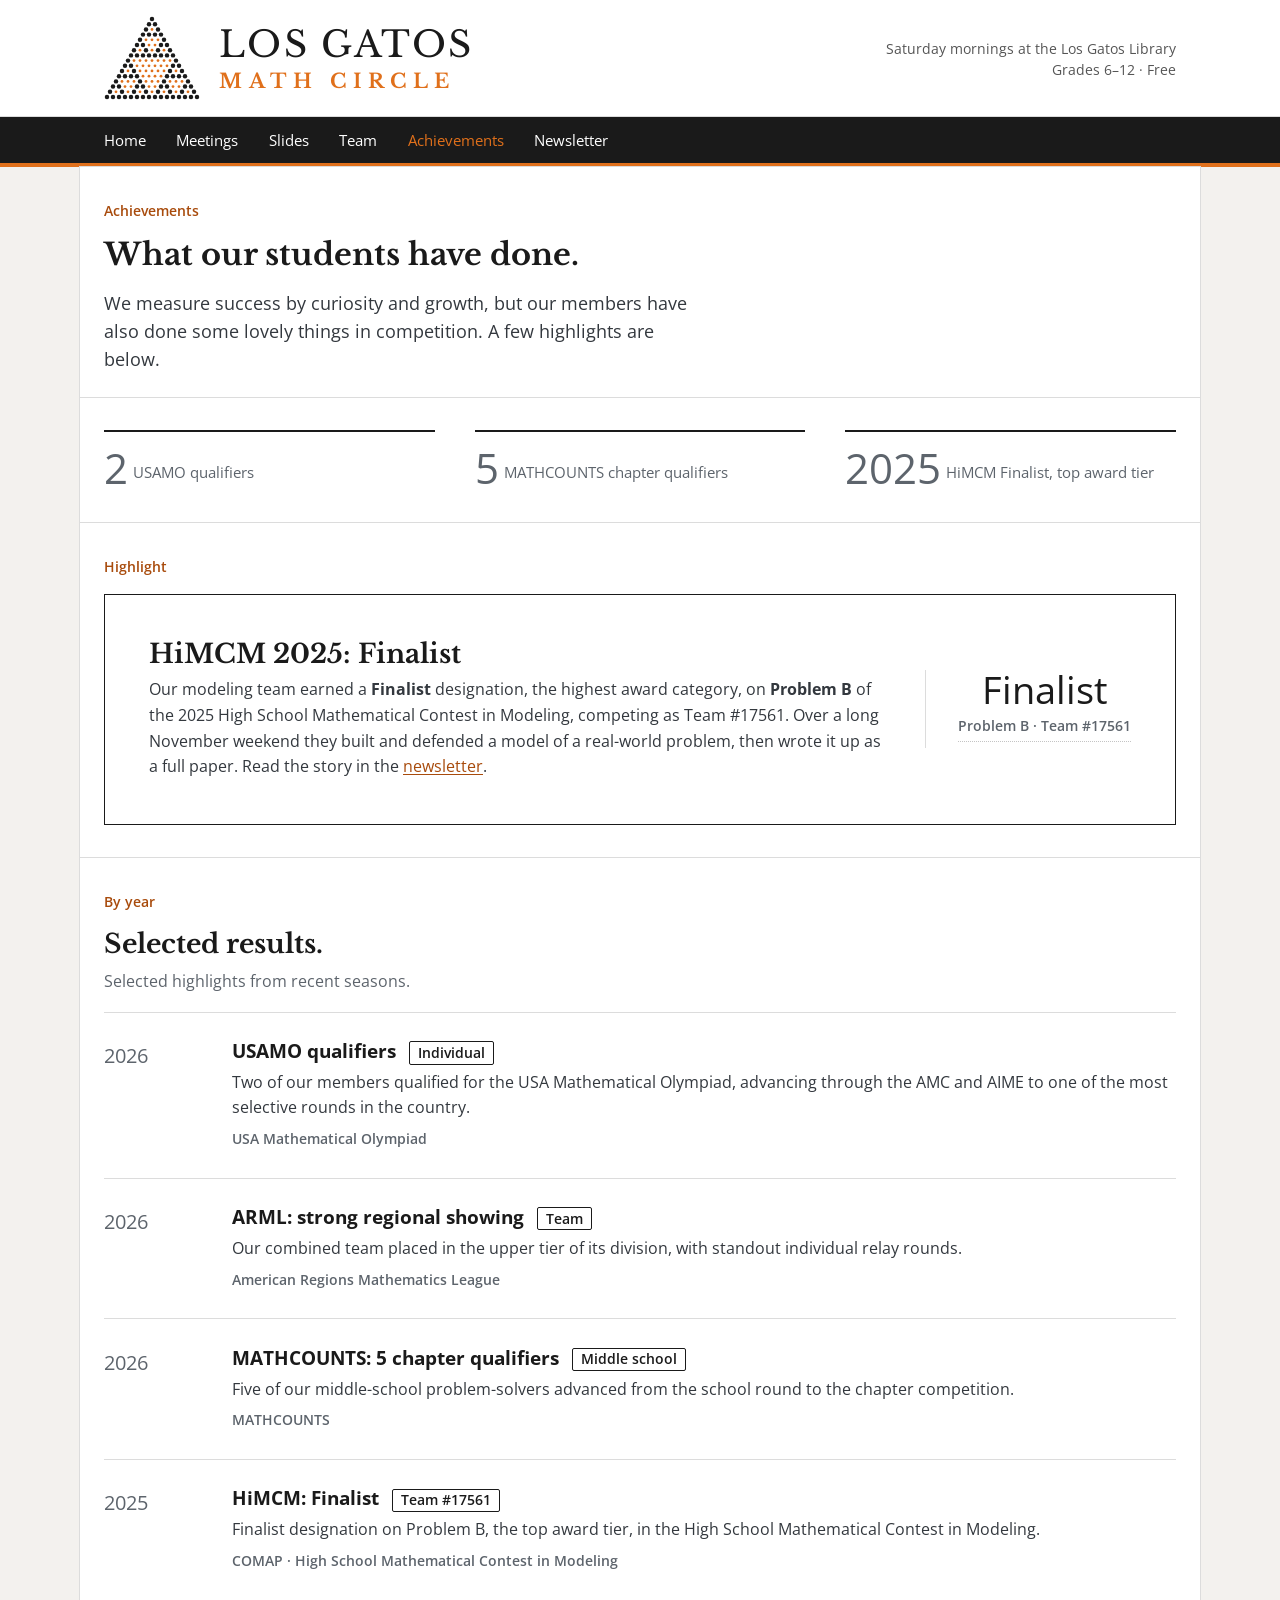
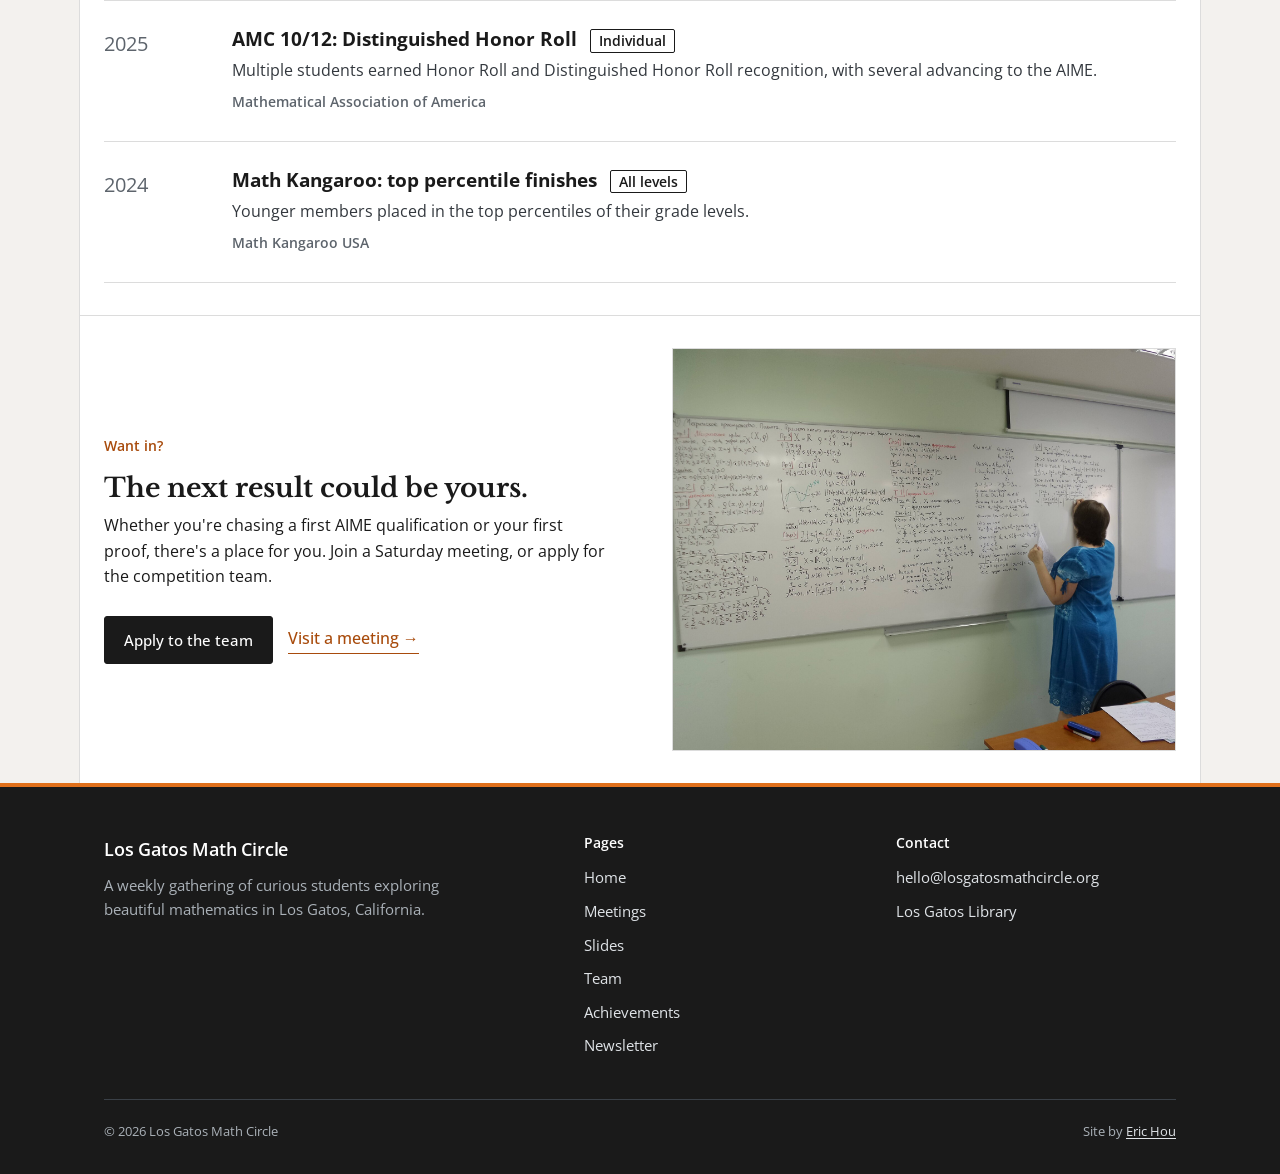
==== commit 123eea14: "New logo (Pascal's triangle mod 2) and Los Gatos orange/black palette" ====
--- a/achievements.html
+++ b/achievements.html
@@ -7,7 +7,7 @@
   <meta name="description" content="Results and milestones from the Los Gatos Math Circle, including a HiMCM Finalist designation and strong showings at the AMC, AIME, and ARML." />
   <link rel="preconnect" href="https://fonts.googleapis.com" />
   <link rel="preconnect" href="https://fonts.gstatic.com" crossorigin />
-  <link href="https://fonts.googleapis.com/css2?family=Open+Sans:ital,wght@0,400;0,600;0,700;1,400&display=swap" rel="stylesheet" />
+  <link href="https://fonts.googleapis.com/css2?family=Open+Sans:ital,wght@0,400;0,600;0,700;1,400&family=Libre+Baskerville:wght@400;700&display=swap" rel="stylesheet" />
   <link rel="icon" href="images/favicon.png" />
   <link rel="stylesheet" href="css/styles.css" />
 </head>
@@ -16,11 +16,12 @@
     <div class="masthead">
       <div class="container masthead__inner">
         <a class="masthead__brand" href="index.html">
-          <img class="masthead__logo" src="images/logo.png" alt="Los Gatos Math Circle logo" width="64" height="64" />
+          <img class="masthead__logo" src="images/logo.svg" alt="Los Gatos Math Circle logo: Pascal's triangle with odd entries marked" width="96" height="84" />
           <span class="masthead__text">
-            <span class="masthead__name">Los Gatos Math Circle</span>
-            <span class="masthead__sub">Saturday mornings at the Los Gatos Library &middot; Grades 6&ndash;12 &middot; Free</span>
+            <span class="masthead__name">Los Gatos</span>
+            <span class="masthead__name2">Math Circle</span>
           </span>
+          <span class="masthead__sub">Saturday mornings at the Los Gatos Library<br />Grades 6&ndash;12 &middot; Free</span>
         </a>
       </div>
     </div>
--- a/css/styles.css
+++ b/css/styles.css
@@ -823,3 +823,56 @@
   text-transform: none; letter-spacing: 0; font-size: 0.88rem; font-weight: 600;
 }
 .facts .k { color: var(--ink); }
+
+/* ==========================================================================
+   2026-10 palette: Los Gatos orange and black on white (town / LGHS colors).
+   Replaces the navy and gold.
+   ========================================================================== */
+:root {
+  --orange: #e0701b;
+  --orange-ink: #a84b0c;   /* text-safe orange on white */
+  --black: #1a1a1a;
+  --navy: var(--orange-ink);
+  --navy-dark: #7f390a;
+  --gold: var(--orange);
+  --accent: var(--orange-ink);
+  --ink: #1a1a1a;
+  --line: #dcdcdc;
+  --line-strong: #c4c4c4;
+}
+body { background: #f3f1ee; }
+a { color: var(--orange-ink); }
+a:hover { color: var(--navy-dark); }
+
+.masthead { background: #fff; border-bottom: 1px solid var(--line); }
+.masthead__inner { padding-block: 1rem; }
+.masthead__brand { color: var(--black); gap: 1.2rem; }
+.masthead__brand:hover { color: var(--black); }
+.masthead__logo { width: 96px; height: 84px; background: none; border-radius: 0; padding: 0; }
+.masthead__text { font-family: "Libre Baskerville", Georgia, serif; line-height: 1.1; }
+.masthead__name { font-size: clamp(1.6rem, 3.6vw, 2.25rem); font-weight: 400; letter-spacing: 0.06em; text-transform: uppercase; }
+.masthead__name2 { font-size: clamp(0.95rem, 2vw, 1.25rem); font-weight: 700; letter-spacing: 0.32em; text-transform: uppercase; color: var(--orange); margin-top: 0.3rem; }
+.masthead__sub { margin-left: auto; text-align: right; font-size: 0.9rem; color: #555; opacity: 1; line-height: 1.45; }
+
+.navbar { background: var(--black); border-top: 0; border-bottom: 4px solid var(--orange); }
+.navbar .nav__links a.is-active { color: var(--orange); }
+
+.bar { background: none; color: var(--black); font-family: "Libre Baskerville", Georgia, serif; font-weight: 700; font-size: 1.2rem; padding: 0 0 0.35rem; border-bottom: 3px solid var(--orange); }
+.sub { color: var(--black); }
+.info th { background: #f6f4f1; }
+.log tr:nth-child(odd) td { background: #faf8f6; }
+.box details { background: #faf8f6; }
+.box summary { color: var(--orange-ink); }
+.side { border-top: 3px solid var(--black); }
+.btn--solid { background: var(--black); border-color: var(--black); }
+.btn--solid:hover { background: #000; }
+.person__role { background: var(--black); }
+.site-footer { background: var(--black); border-top: 4px solid var(--orange); }
+.site-footer .brand__mark { display: none; }
+h1, h2, h3 { color: var(--black); }
+.page-intro h1, .section h2 { font-family: "Libre Baskerville", Georgia, serif; font-weight: 700; }
+
+@media (max-width: 860px) {
+  .masthead__sub { display: none; }
+  .masthead__logo { width: 62px; height: 54px; }
+}
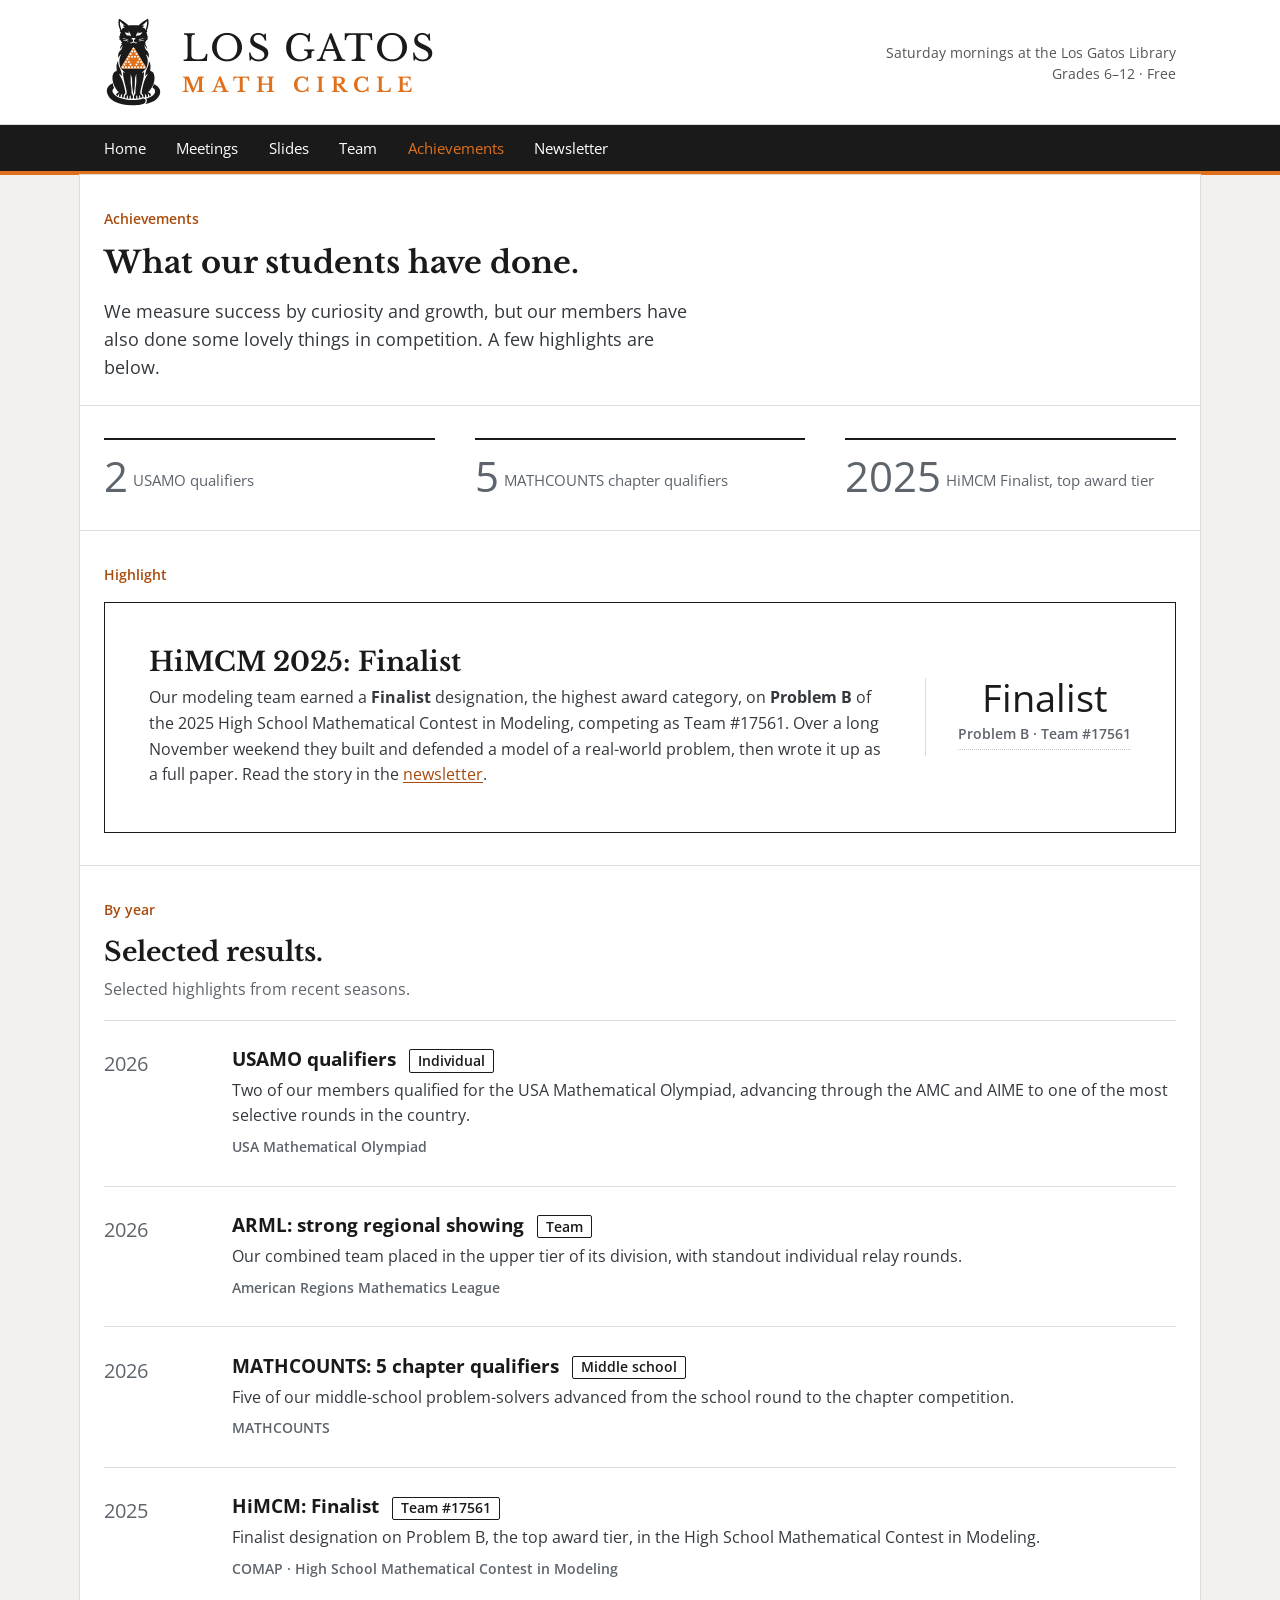
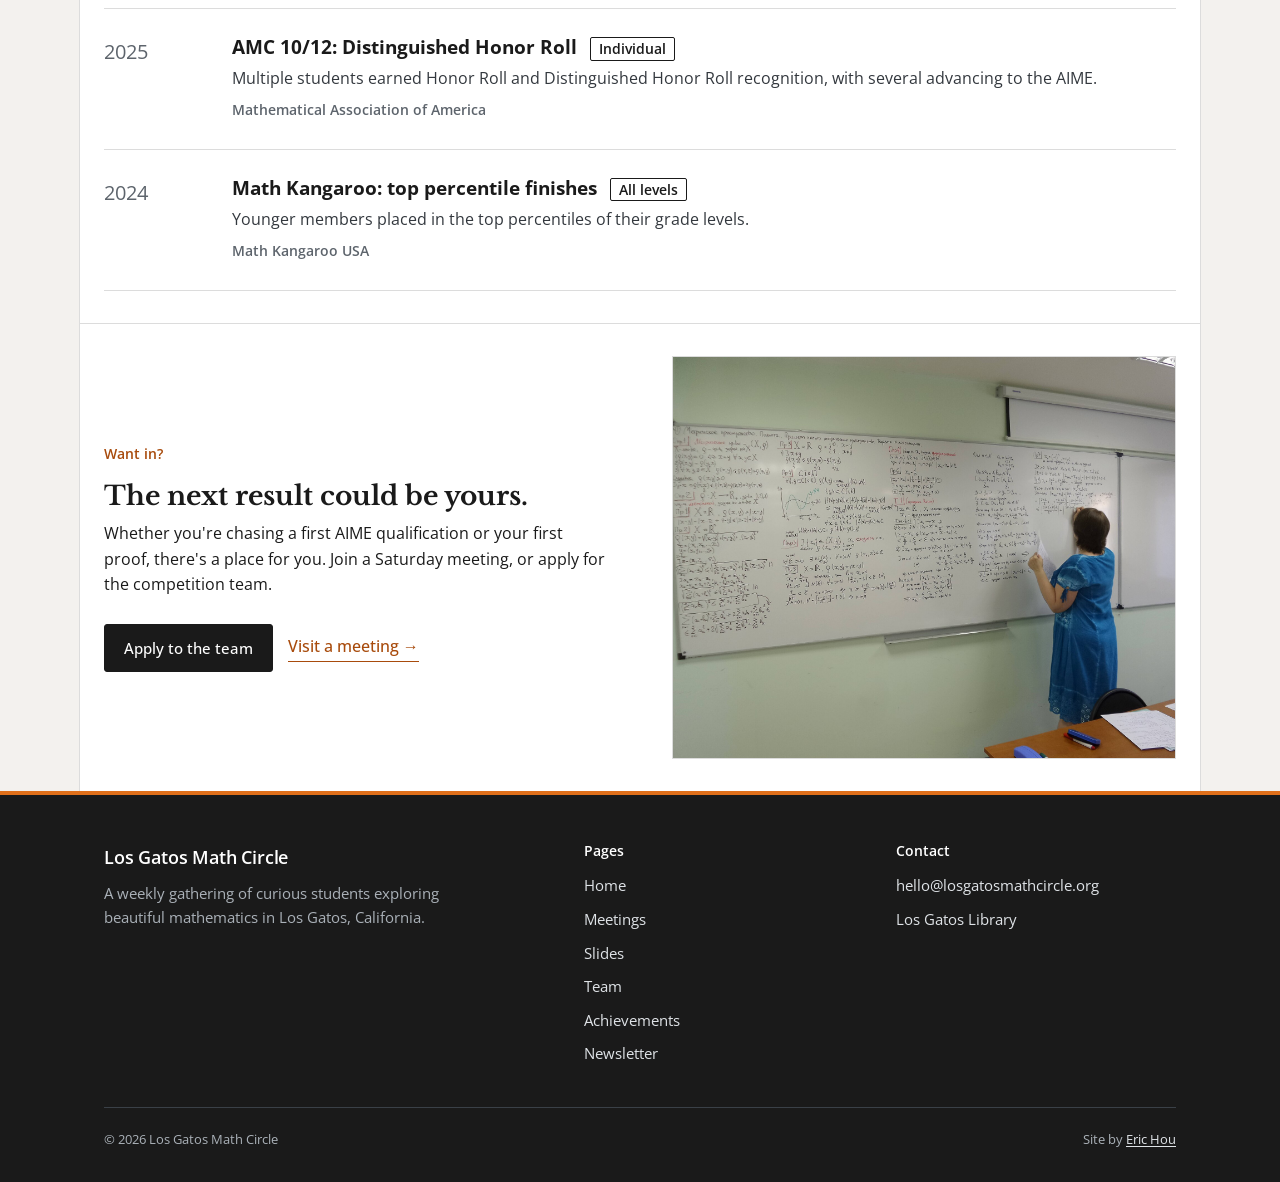
==== commit 8537fb5d: "Cat logo after the Los Gatos seal with Pascal mod 2 chest; homepage session image distinct from meet" ====
--- a/achievements.html
+++ b/achievements.html
@@ -16,7 +16,7 @@
     <div class="masthead">
       <div class="container masthead__inner">
         <a class="masthead__brand" href="index.html">
-          <img class="masthead__logo" src="images/logo.svg" alt="Los Gatos Math Circle logo: Pascal's triangle with odd entries marked" width="96" height="84" />
+          <img class="masthead__logo" src="images/logo.svg" alt="Los Gatos Math Circle logo: a seated cat with Pascal's triangle mod 2 on its chest" width="59" height="92" />
           <span class="masthead__text">
             <span class="masthead__name">Los Gatos</span>
             <span class="masthead__name2">Math Circle</span>
--- a/css/styles.css
+++ b/css/styles.css
@@ -876,3 +876,15 @@
   .masthead__sub { display: none; }
   .masthead__logo { width: 62px; height: 54px; }
 }
+
+/* Real photos with credit lines */
+.box__fig { margin: 0 0 1rem; }
+.box__fig .box__photo { margin-bottom: 0.35rem; aspect-ratio: 16 / 8; object-position: center 60%; }
+.credit { font-size: 0.78rem; color: var(--muted); margin-top: 0.4rem; }
+.credit a { color: var(--muted); }
+.measure-block > div { max-width: 44rem; }
+.box__fig .box__photo--session { aspect-ratio: 16 / 10; object-position: center top; }
+
+/* Cat logo (2026-10): tall mark */
+.masthead__logo { width: 59px; height: 92px; }
+@media (max-width: 860px) { .masthead__logo { width: 38px; height: 60px; } }
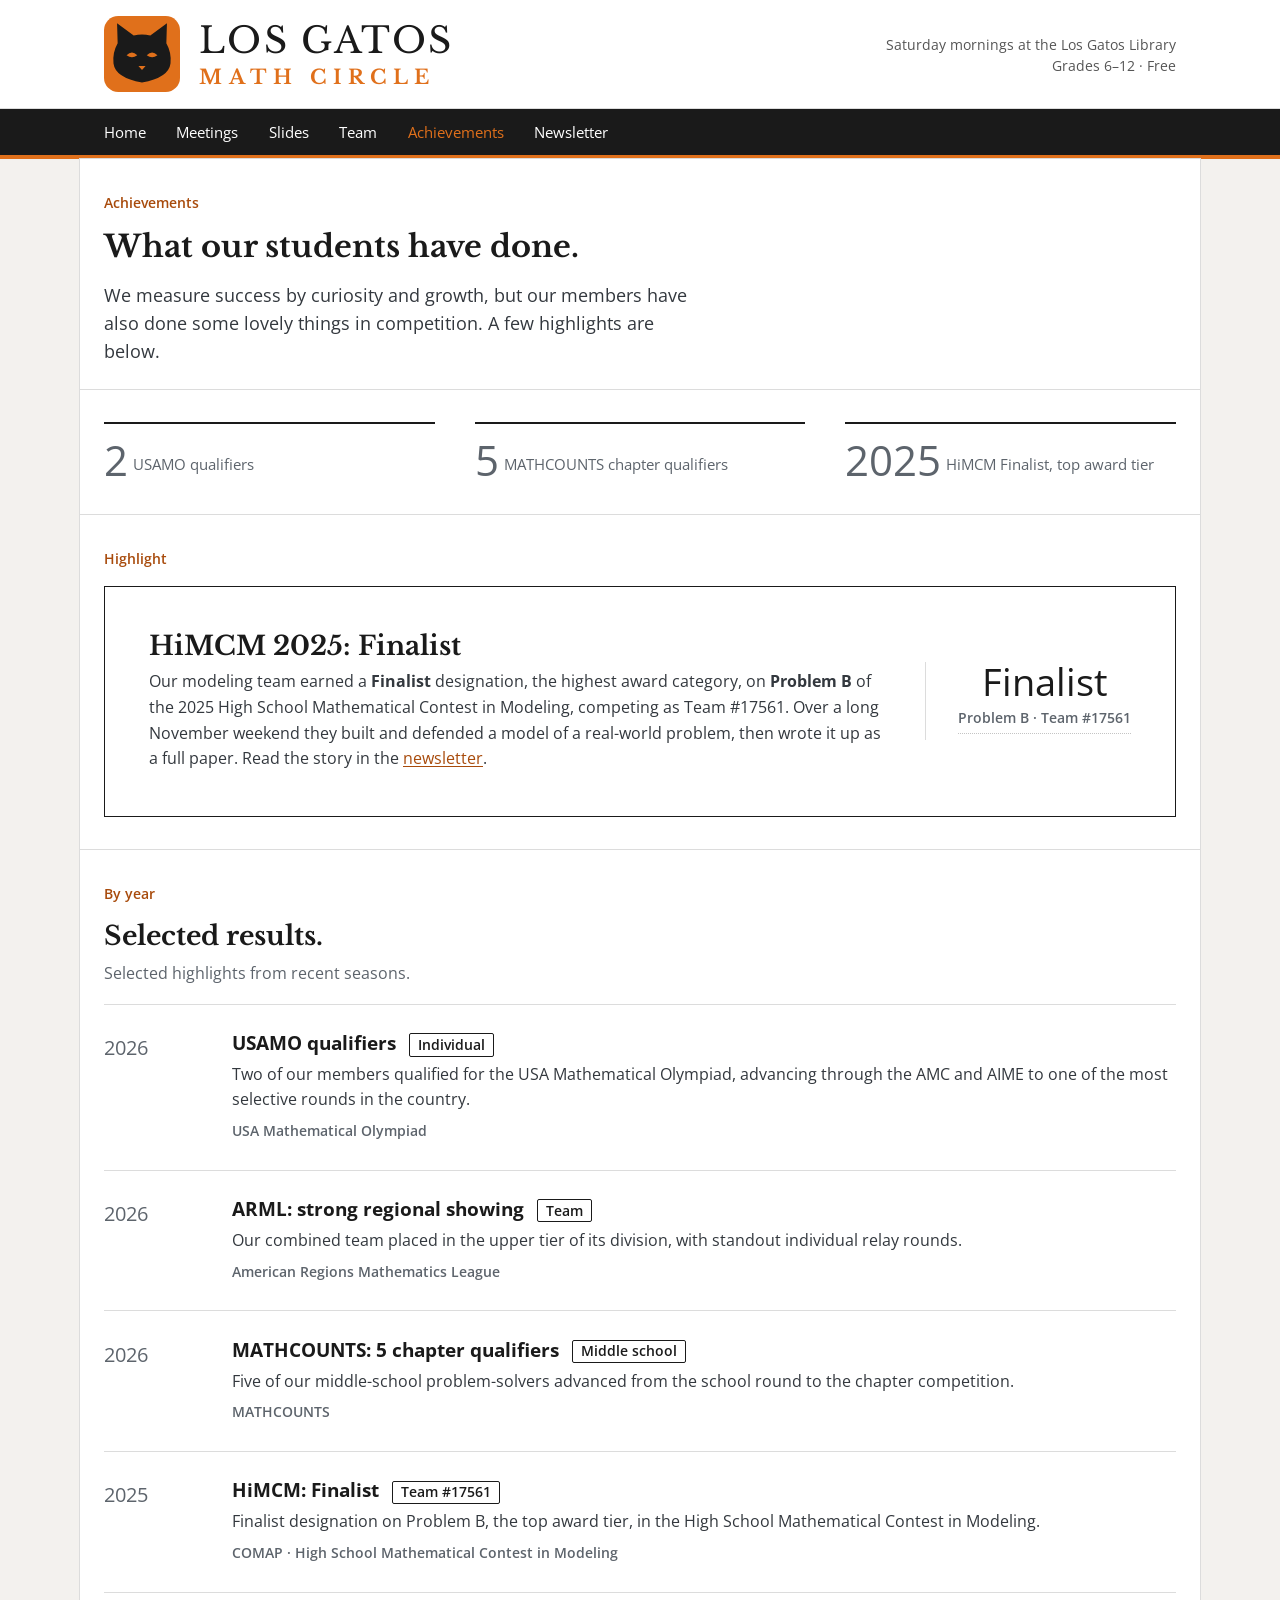
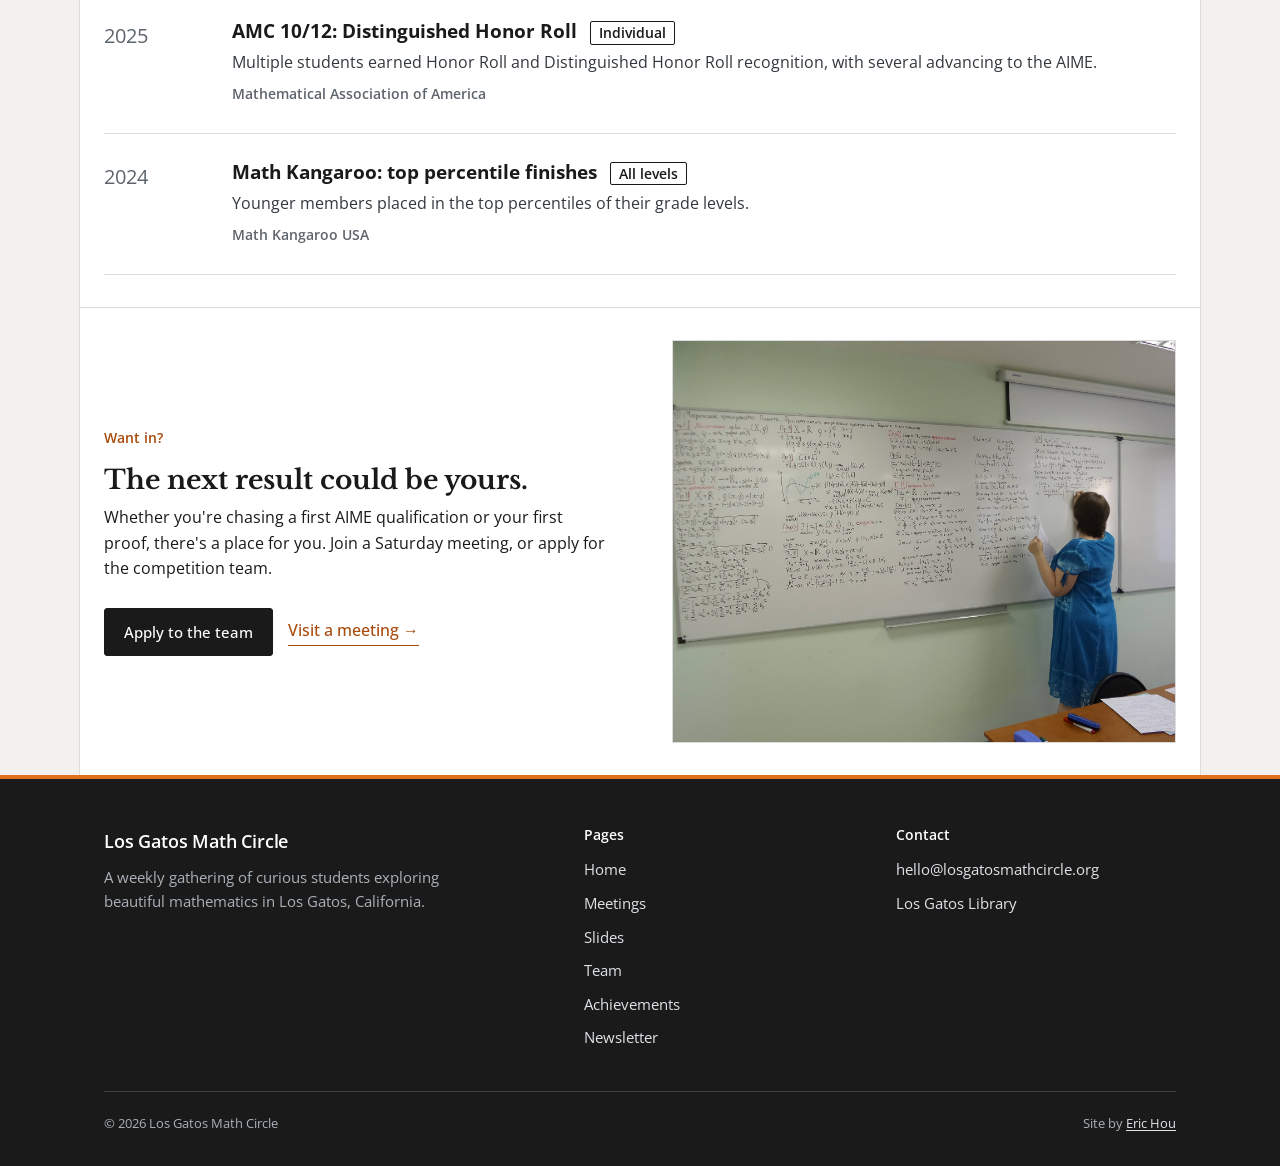
==== commit 3cd6b73a: "Unify logo and favicon: masthead uses the same cat-head tile" ====
--- a/achievements.html
+++ b/achievements.html
@@ -8,7 +8,9 @@
   <link rel="preconnect" href="https://fonts.googleapis.com" />
   <link rel="preconnect" href="https://fonts.gstatic.com" crossorigin />
   <link href="https://fonts.googleapis.com/css2?family=Open+Sans:ital,wght@0,400;0,600;0,700;1,400&family=Libre+Baskerville:wght@400;700&display=swap" rel="stylesheet" />
-  <link rel="icon" href="images/favicon.png" />
+  <link rel="icon" href="images/favicon.svg" type="image/svg+xml" />
+  <link rel="icon" href="images/favicon-32.png" sizes="32x32" type="image/png" />
+  <link rel="apple-touch-icon" href="images/apple-touch-icon.png" />
   <link rel="stylesheet" href="css/styles.css" />
 </head>
 <body>
@@ -16,7 +18,7 @@
     <div class="masthead">
       <div class="container masthead__inner">
         <a class="masthead__brand" href="index.html">
-          <img class="masthead__logo" src="images/logo.svg" alt="Los Gatos Math Circle logo: a seated cat with Pascal's triangle mod 2 on its chest" width="59" height="92" />
+          <img class="masthead__logo" src="images/logo.svg" alt="Los Gatos Math Circle logo: a black cat head on an orange square" width="76" height="76" />
           <span class="masthead__text">
             <span class="masthead__name">Los Gatos</span>
             <span class="masthead__name2">Math Circle</span>
--- a/css/styles.css
+++ b/css/styles.css
@@ -888,3 +888,7 @@
 /* Cat logo (2026-10): tall mark */
 .masthead__logo { width: 59px; height: 92px; }
 @media (max-width: 860px) { .masthead__logo { width: 38px; height: 60px; } }
+
+/* Unified mark (2026-10): logo and favicon are the same cat-head tile */
+.masthead__logo { width: 76px; height: 76px; }
+@media (max-width: 860px) { .masthead__logo { width: 52px; height: 52px; } }
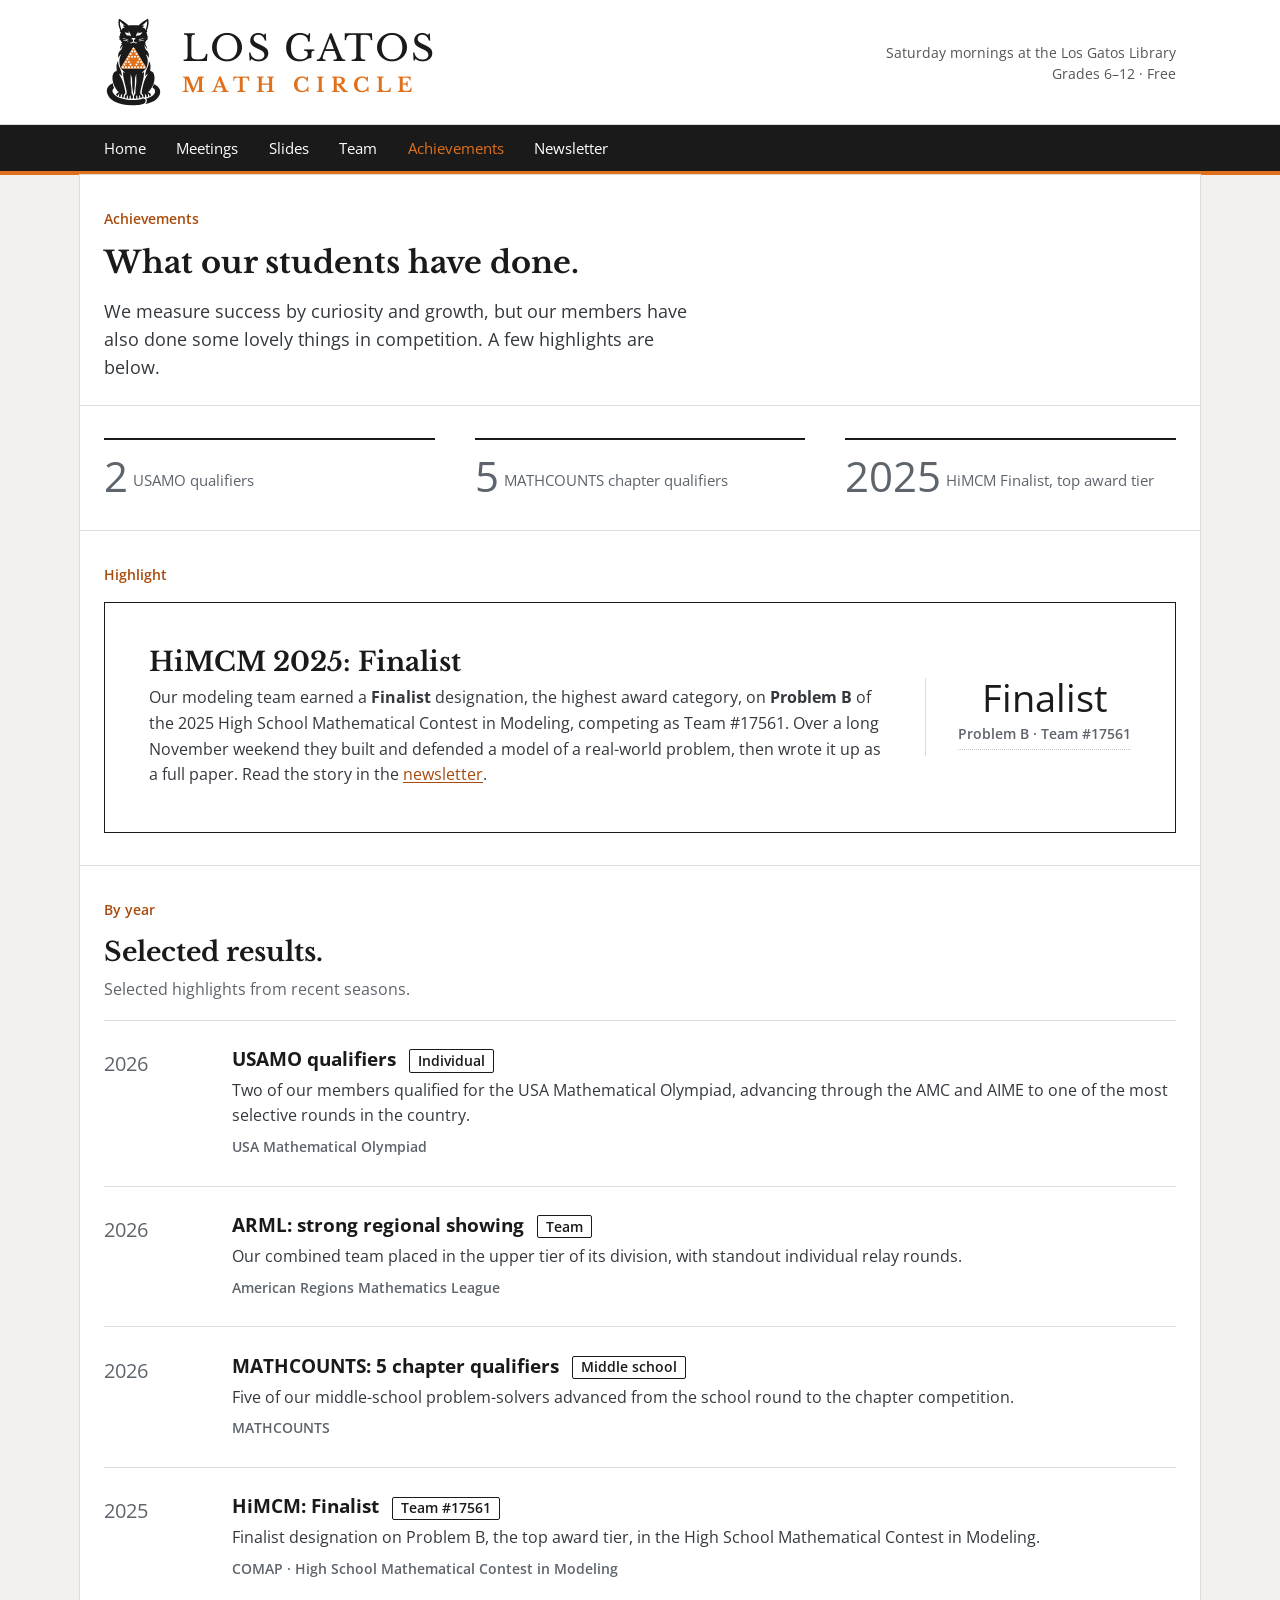
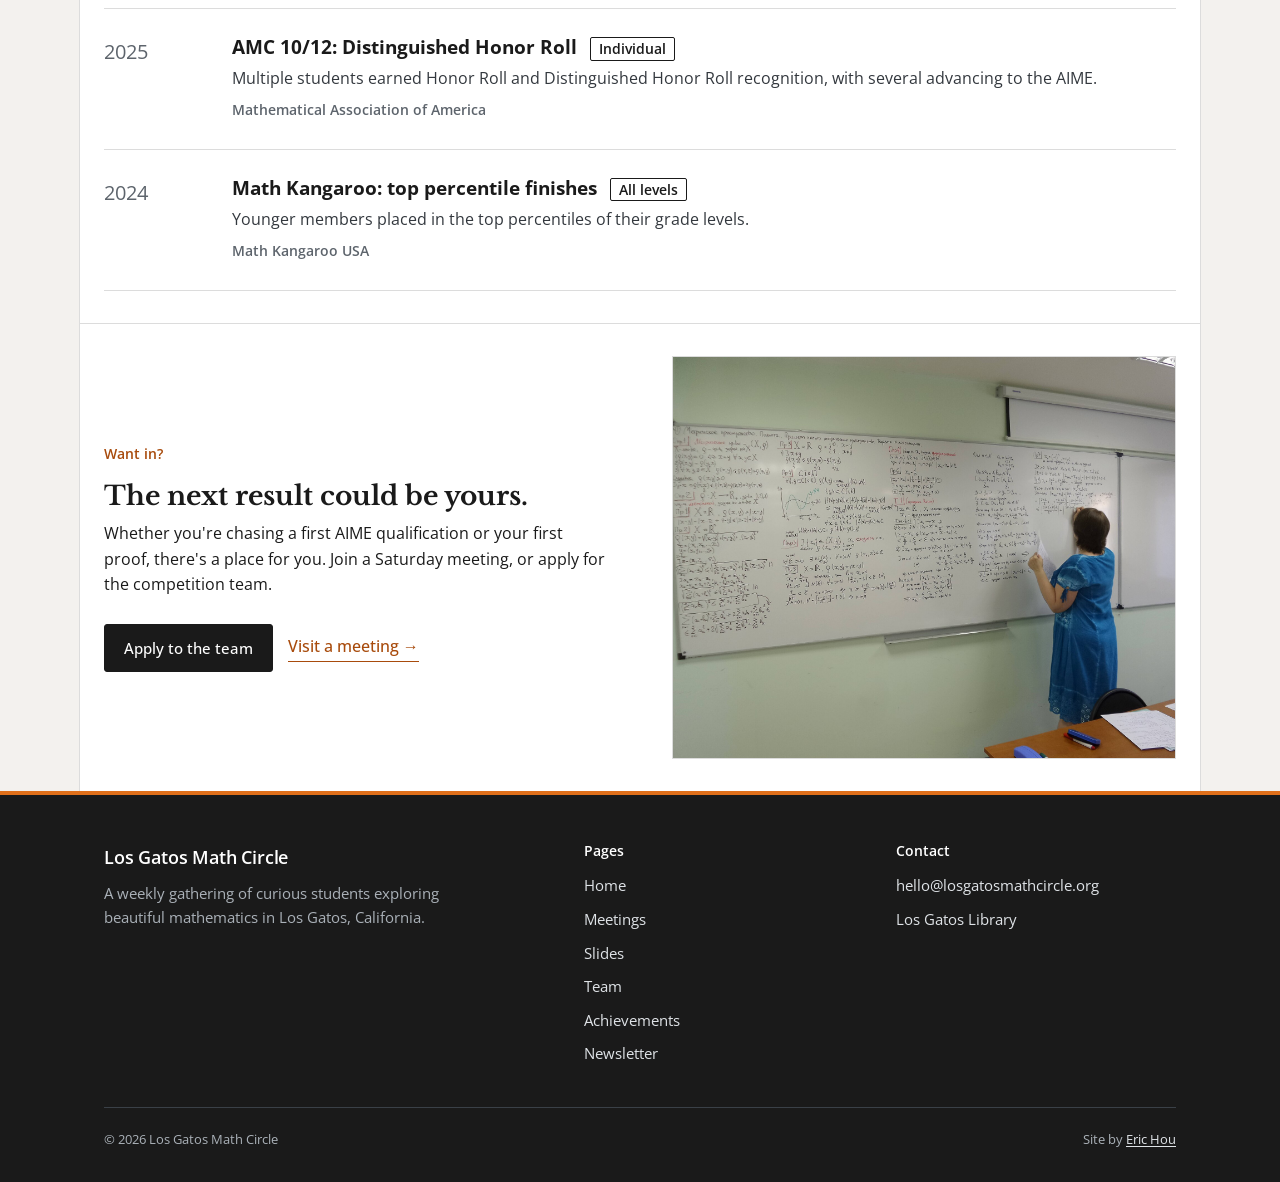
==== commit dabc37a3: "Restore seated-cat logo and use it as favicon; crowded, uncorrected-color homepage photo" ====
--- a/achievements.html
+++ b/achievements.html
@@ -18,7 +18,7 @@
     <div class="masthead">
       <div class="container masthead__inner">
         <a class="masthead__brand" href="index.html">
-          <img class="masthead__logo" src="images/logo.svg" alt="Los Gatos Math Circle logo: a black cat head on an orange square" width="76" height="76" />
+          <img class="masthead__logo" src="images/logo.svg" alt="Los Gatos Math Circle logo: a seated cat with Pascal's triangle mod 2 on its chest" width="59" height="92" />
           <span class="masthead__text">
             <span class="masthead__name">Los Gatos</span>
             <span class="masthead__name2">Math Circle</span>
--- a/css/styles.css
+++ b/css/styles.css
@@ -892,3 +892,7 @@
 /* Unified mark (2026-10): logo and favicon are the same cat-head tile */
 .masthead__logo { width: 76px; height: 76px; }
 @media (max-width: 860px) { .masthead__logo { width: 52px; height: 52px; } }
+
+/* Seated cat logo restored (2026-10); favicon is the same mark */
+.masthead__logo { width: 59px; height: 92px; }
+@media (max-width: 860px) { .masthead__logo { width: 38px; height: 60px; } }
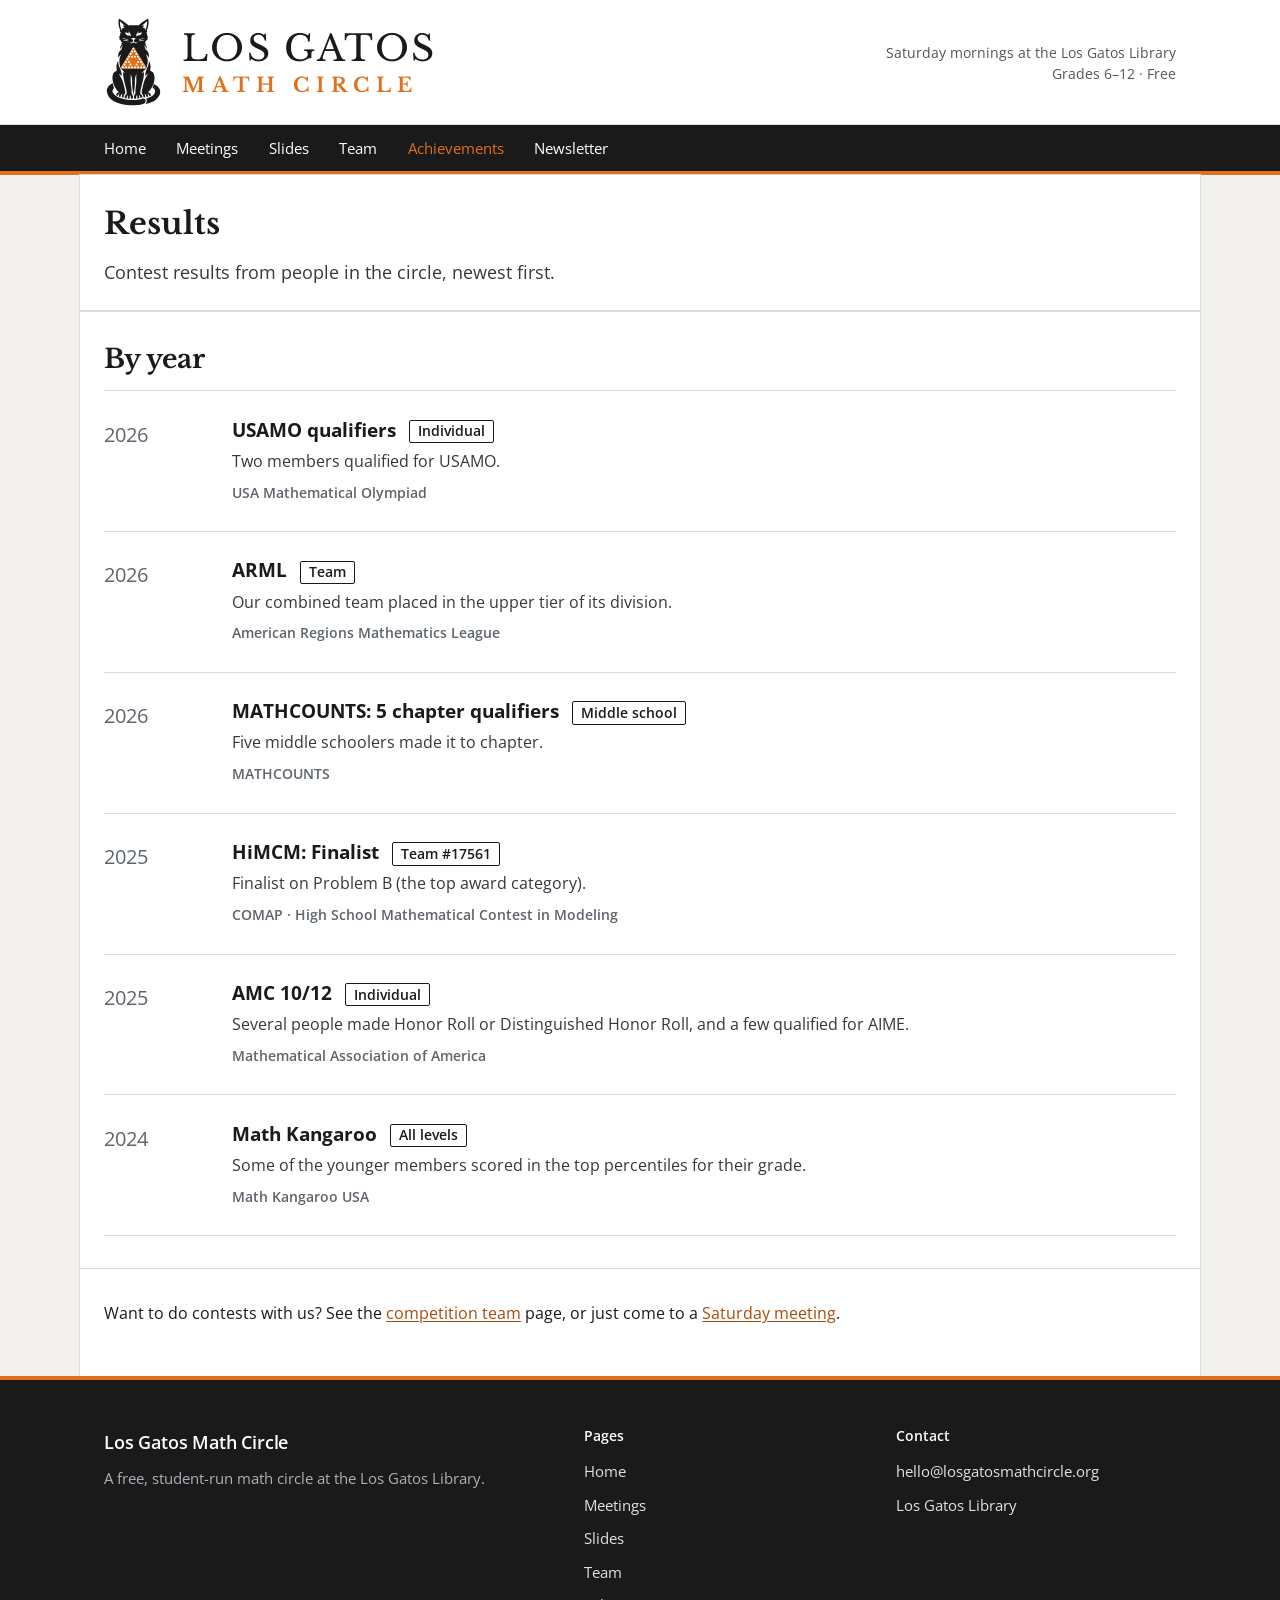
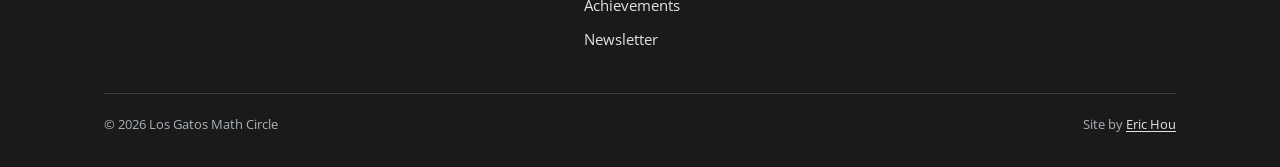
==== commit 21277417: "Plainer copy site-wide, trim meetings/team sections, student-style slides, fix clipped team roles" ====
--- a/achievements.html
+++ b/achievements.html
@@ -11,7 +11,7 @@
   <link rel="icon" href="images/favicon.svg" type="image/svg+xml" />
   <link rel="icon" href="images/favicon-32.png" sizes="32x32" type="image/png" />
   <link rel="apple-touch-icon" href="images/apple-touch-icon.png" />
-  <link rel="stylesheet" href="css/styles.css" />
+  <link rel="stylesheet" href="css/styles.css?v=3" />
 </head>
 <body>
   <header class="site-header">
@@ -50,43 +50,8 @@
   <main>
     <section class="page-intro">
       <div class="container">
-        <span class="eyebrow">Achievements</span>
-        <h1>What our students have done.</h1>
-        <p>We measure success by curiosity and growth, but our members have also done some
-          lovely things in competition. A few highlights are below.</p>
-      </div>
-    </section>
-
-    <!-- Stats -->
-    <section class="section">
-      <div class="container">
-        <div class="stats">
-          <div class="stat"><div class="n">2</div><div class="l">USAMO qualifiers</div></div>
-          <div class="stat"><div class="n">5</div><div class="l">MATHCOUNTS chapter qualifiers</div></div>
-          <div class="stat"><div class="n">2025</div><div class="l">HiMCM Finalist, top award tier</div></div>
-        </div>
-      </div>
-    </section>
-
-    <!-- HiMCM feature -->
-    <section class="section section--hairline">
-      <div class="container">
-        <span class="eyebrow">Highlight</span>
-        <div class="feature-card mt-2">
-          <div>
-            <h2>HiMCM 2025: Finalist</h2>
-            <p>Our modeling team earned a <strong>Finalist</strong> designation, the highest
-              award category, on <strong>Problem B</strong> of the 2025 High School Mathematical
-              Contest in Modeling, competing as Team #17561. Over a long November weekend they
-              built and defended a model of a real-world problem, then wrote it up as a full
-              paper. Read the story in the
-              <a href="issue.html?slug=himcm-results-2025">newsletter</a>.</p>
-          </div>
-          <div class="mark">
-            <div class="big">Finalist</div>
-            <div class="sub">Problem B · Team #17561</div>
-          </div>
-        </div>
+        <h1>Results</h1>
+        <p>Contest results from people in the circle, newest first.</p>
       </div>
     </section>
 
@@ -94,26 +59,22 @@
     <section class="section section--hairline">
       <div class="container">
         <div class="measure" style="margin-bottom:1rem;">
-          <span class="eyebrow">By year</span>
-          <h2>Selected results.</h2>
-          <p class="muted">Selected highlights from recent seasons.</p>
+          <h2>By year</h2>
         </div>
         <ul class="achievement-list">
           <li class="achievement achievement--star">
             <div class="year">2026</div>
             <div>
               <h3>USAMO qualifiers <span class="badge">Individual</span></h3>
-              <p>Two of our members qualified for the USA Mathematical Olympiad, advancing
-                through the AMC and AIME to one of the most selective rounds in the country.</p>
+              <p>Two members qualified for USAMO.</p>
               <div class="where">USA Mathematical Olympiad</div>
             </div>
           </li>
           <li class="achievement">
             <div class="year">2026</div>
             <div>
-              <h3>ARML: strong regional showing <span class="badge">Team</span></h3>
-              <p>Our combined team placed in the upper tier of its division, with standout
-                individual relay rounds.</p>
+              <h3>ARML <span class="badge">Team</span></h3>
+              <p>Our combined team placed in the upper tier of its division.</p>
               <div class="where">American Regions Mathematics League</div>
             </div>
           </li>
@@ -121,8 +82,7 @@
             <div class="year">2026</div>
             <div>
               <h3>MATHCOUNTS: 5 chapter qualifiers <span class="badge">Middle school</span></h3>
-              <p>Five of our middle-school problem-solvers advanced from the school round to the
-                chapter competition.</p>
+              <p>Five middle schoolers made it to chapter.</p>
               <div class="where">MATHCOUNTS</div>
             </div>
           </li>
@@ -130,25 +90,23 @@
             <div class="year">2025</div>
             <div>
               <h3>HiMCM: Finalist <span class="badge">Team #17561</span></h3>
-              <p>Finalist designation on Problem B, the top award tier, in the High School
-                Mathematical Contest in Modeling.</p>
+              <p>Finalist on Problem B (the top award category).</p>
               <div class="where">COMAP · High School Mathematical Contest in Modeling</div>
             </div>
           </li>
           <li class="achievement">
             <div class="year">2025</div>
             <div>
-              <h3>AMC 10/12: Distinguished Honor Roll <span class="badge">Individual</span></h3>
-              <p>Multiple students earned Honor Roll and Distinguished Honor Roll recognition,
-                with several advancing to the AIME.</p>
+              <h3>AMC 10/12 <span class="badge">Individual</span></h3>
+              <p>Several people made Honor Roll or Distinguished Honor Roll, and a few qualified for AIME.</p>
               <div class="where">Mathematical Association of America</div>
             </div>
           </li>
           <li class="achievement">
             <div class="year">2024</div>
             <div>
-              <h3>Math Kangaroo: top percentile finishes <span class="badge">All levels</span></h3>
-              <p>Younger members placed in the top percentiles of their grade levels.</p>
+              <h3>Math Kangaroo <span class="badge">All levels</span></h3>
+              <p>Some of the younger members scored in the top percentiles for their grade.</p>
               <div class="where">Math Kangaroo USA</div>
             </div>
           </li>
@@ -156,22 +114,10 @@
       </div>
     </section>
 
-    <!-- CTA -->
     <section class="section section--hairline">
-      <div class="container split">
-        <div>
-          <span class="eyebrow">Want in?</span>
-          <h2>The next result could be yours.</h2>
-          <p>Whether you're chasing a first AIME qualification or your first proof, there's a
-            place for you. Join a Saturday meeting, or apply for the competition team.</p>
-          <div class="actions mt-3">
-            <a class="btn btn--solid" href="team.html#apply">Apply to the team</a>
-            <a class="arrow-link" href="meetings.html">Visit a meeting &rarr;</a>
-          </div>
-        </div>
-        <div class="frame split__media">
-          <img src="images/writing-math.jpg" alt="A hand writing mathematical formulas on a blackboard." />
-        </div>
+      <div class="container">
+        <p>Want to do contests with us? See the <a href="team.html">competition team</a> page, or just
+          come to a <a href="meetings.html">Saturday meeting</a>.</p>
       </div>
     </section>
   </main>
@@ -184,8 +130,7 @@
             <img class="brand__mark" src="images/logo.png" alt="Los Gatos Math Circle logo" width="26" height="26" />
             <span>Los Gatos Math Circle</span>
           </a>
-          <p>A weekly gathering of curious students exploring beautiful mathematics in Los Gatos,
-            California.</p>
+          <p>A free, student-run math circle at the Los Gatos Library.</p>
         </div>
         <div>
           <h4>Pages</h4>
--- a/css/styles.css
+++ b/css/styles.css
@@ -434,7 +434,7 @@
    Team roster: member cards with photo + LinkedIn
    ========================================================================== */
 .team-grid { display: grid; grid-template-columns: repeat(3, 1fr); gap: 1.75rem; }
-.team-grid--leads { margin-top: 1.75rem; }
+.team-grid--leads { grid-template-columns: repeat(2, 1fr); margin-top: 1.75rem; }
 
 .person {
   display: flex; flex-direction: column;
@@ -446,7 +446,7 @@
 
 .person__photo {
   position: relative;
-  aspect-ratio: 1 / 1;
+  height: 280px;
   width: 100%;
   flex: none;
   overflow: hidden;
@@ -458,7 +458,7 @@
   inset: 0;
   width: 100%;
   height: 100%;
-  object-fit: cover;
+  object-fit: contain;
   object-position: center;
   display: block;
 }
@@ -896,3 +896,47 @@
 /* Seated cat logo restored (2026-10); favicon is the same mark */
 .masthead__logo { width: 59px; height: 92px; }
 @media (max-width: 860px) { .masthead__logo { width: 38px; height: 60px; } }
+
+/* ==========================================================================
+   Slides (2026-11): decks look like what students actually present.
+   Two presenter styles: Google Slides "Simple Light" and LaTeX Beamer default.
+   ========================================================================== */
+.stage { box-shadow: none; border: 1px solid #c9c9c9; background: #fff; }
+.slide { justify-content: flex-start; padding: 6% 7%; }
+.slide h2 { font-family: Arial, Helvetica, sans-serif; font-weight: 400; color: #000; }
+.slide__body { color: #222; }
+.slide--plain { justify-content: center; align-items: center; text-align: center; }
+.slide--plain .slide__body p { margin: 0; }
+
+/* Google Slides default theme */
+.stage--gslides .slide { font-family: Arial, Helvetica, sans-serif; }
+.stage--gslides .slide h2 { font-size: clamp(1.3rem, 3.4vw, 2.1rem); margin: 0 0 1.2rem; }
+.stage--gslides .slide__body { font-family: Arial, Helvetica, sans-serif; font-size: clamp(0.95rem, 2.1vw, 1.25rem); line-height: 1.45; }
+.stage--gslides .slide--title { background: #fff; color: #000; justify-content: center; padding-left: 8%; }
+.stage--gslides .slide--title h1 { font-family: Arial, Helvetica, sans-serif; font-weight: 400; color: #000; font-size: clamp(1.7rem, 4.6vw, 2.9rem); margin: 0 0 0.8rem; }
+.stage--gslides .st-by { font-family: Arial, Helvetica, sans-serif; color: #595959; font-size: clamp(0.9rem, 2vw, 1.15rem); }
+
+/* Beamer default theme */
+.stage--beamer .slide { font-family: "Latin Modern Sans", "CMU Sans Serif", "Helvetica Neue", Arial, sans-serif; padding: 4.5% 5% 6%; }
+.stage--beamer .frametitle { color: #33339a; font-size: clamp(1.1rem, 2.8vw, 1.65rem); margin: 0 0 1.1rem; }
+.stage--beamer .slide__body { font-family: inherit; font-size: clamp(0.9rem, 2vw, 1.15rem); line-height: 1.4; }
+.stage--beamer .slide__body ul { list-style: none; padding-left: 1.2rem; }
+.stage--beamer .slide__body ul li::before { content: "\25B6"; color: #33339a; font-size: 0.6em; margin-left: -1.1rem; margin-right: 0.55rem; vertical-align: 0.2em; }
+.stage--beamer .pageno { position: absolute; right: 2.2%; bottom: 2.5%; font-size: 0.72rem; color: #777; }
+.stage--beamer .slide--title { background: #fff; color: #000; justify-content: center; align-items: center; text-align: center; }
+.stage--beamer .slide--title h1 { font-family: inherit; font-weight: 400; color: #33339a; font-size: clamp(1.5rem, 4vw, 2.4rem); margin: 0 0 1.4rem; }
+.stage--beamer .st-by, .stage--beamer .st-date { font-size: clamp(0.9rem, 2vw, 1.1rem); color: #000; margin: 0.15rem 0; }
+
+/* Team cards: role sits under the name so it can't be clipped by the photo */
+.person__photo { height: 260px; background: #f3f1ee; }
+.person__photo img { object-fit: cover; object-position: center 25%; }
+.person__meta { font-size: 0.92rem; color: var(--muted); margin: 0.1rem 0 0; }
+/* Team: four compact cards, square uncropped photos */
+.team-grid--leads { grid-template-columns: repeat(4, 1fr); gap: 1.1rem; }
+.team-grid--leads .person__photo { height: auto; aspect-ratio: 1 / 1; }
+.team-grid--leads .person__photo img { object-fit: cover; object-position: center; }
+.team-grid--leads .person__body { padding: 0.75rem 0.85rem 0.9rem; }
+.team-grid--leads .person__name { font-size: 1.05rem; }
+.person:hover { transform: none; }
+@media (max-width: 860px) { .team-grid--leads { grid-template-columns: repeat(2, 1fr); } }
+@media (max-width: 460px) { .team-grid--leads { grid-template-columns: repeat(2, 1fr); gap: 0.7rem; } .team-grid--leads .person__linkedin { font-size: 0.8rem; } }
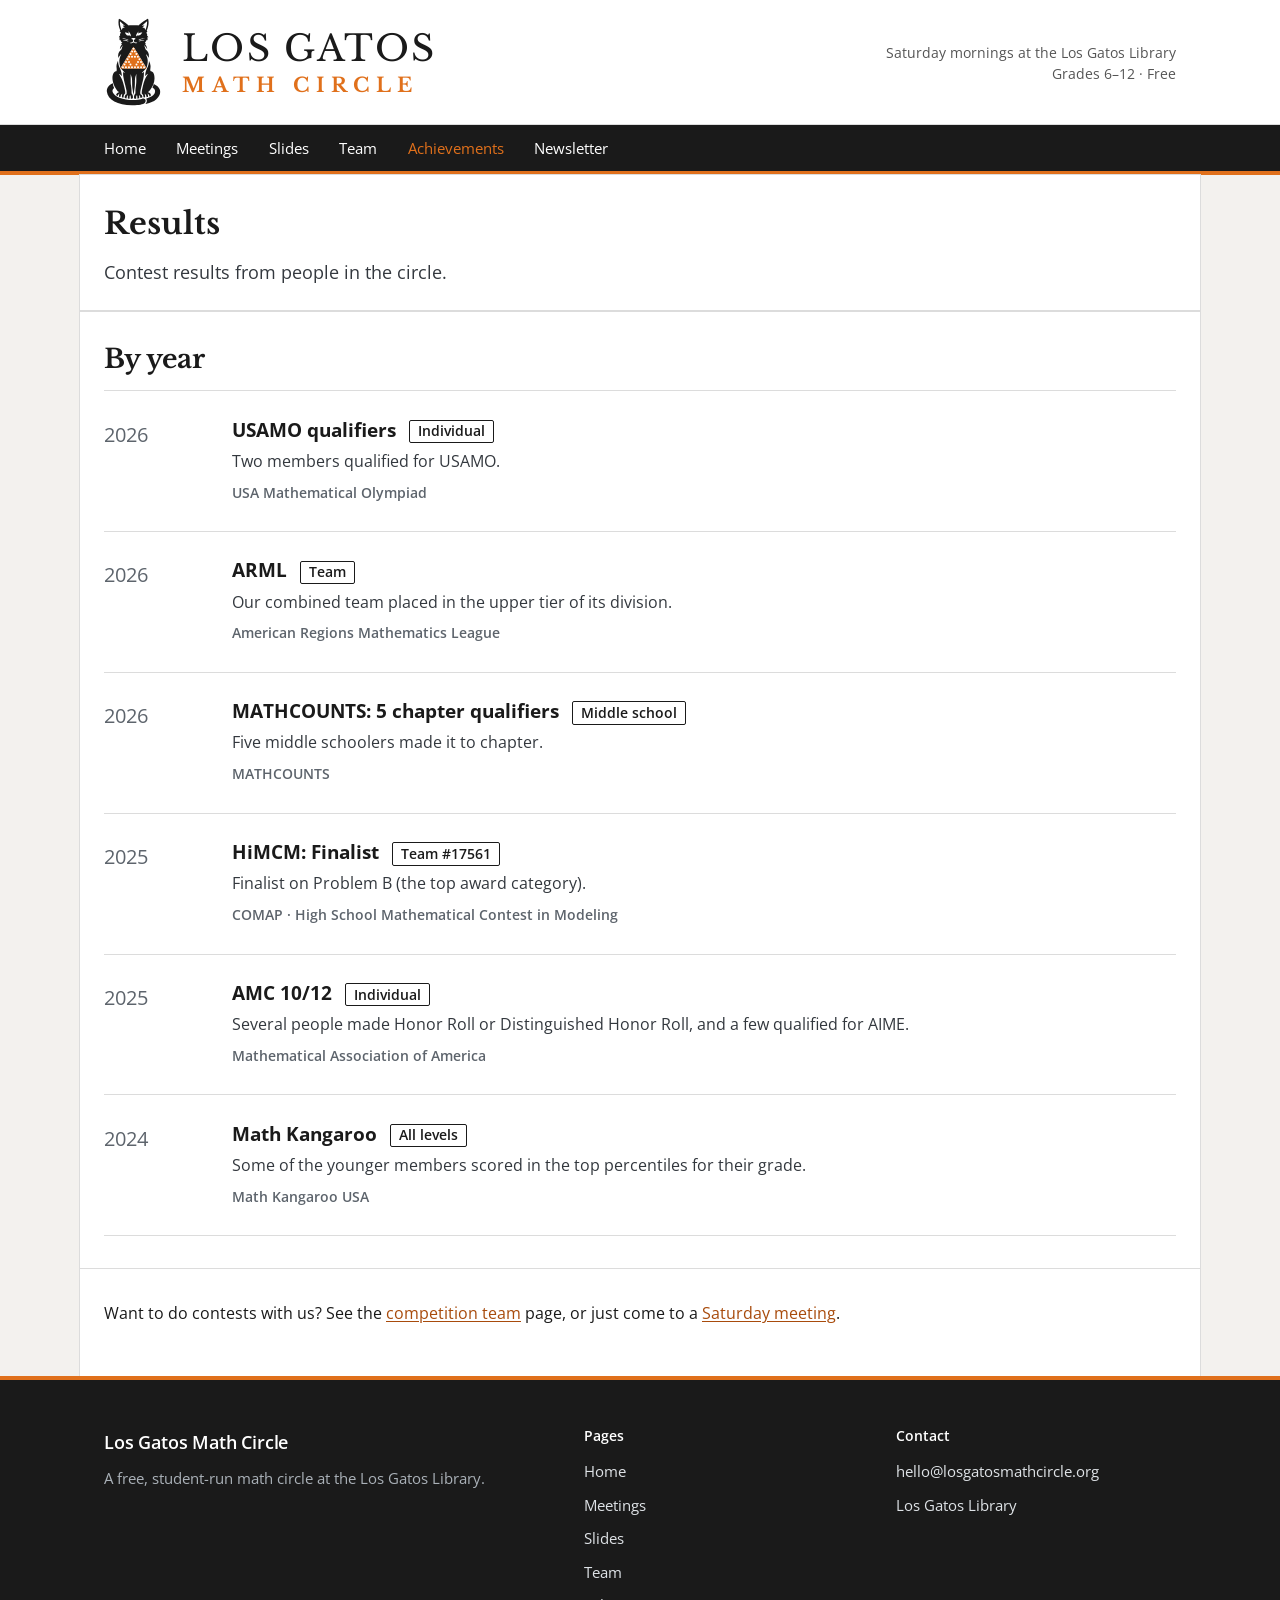
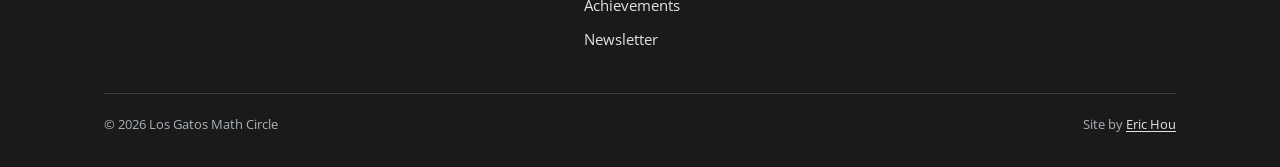
==== commit 6901f45b: "Copy tweaks: Join our Team, fourth year, newsletter blurbs; capitalized slide titles" ====
--- a/achievements.html
+++ b/achievements.html
@@ -51,7 +51,7 @@
     <section class="page-intro">
       <div class="container">
         <h1>Results</h1>
-        <p>Contest results from people in the circle, newest first.</p>
+        <p>Contest results from people in the circle.</p>
       </div>
     </section>
 
